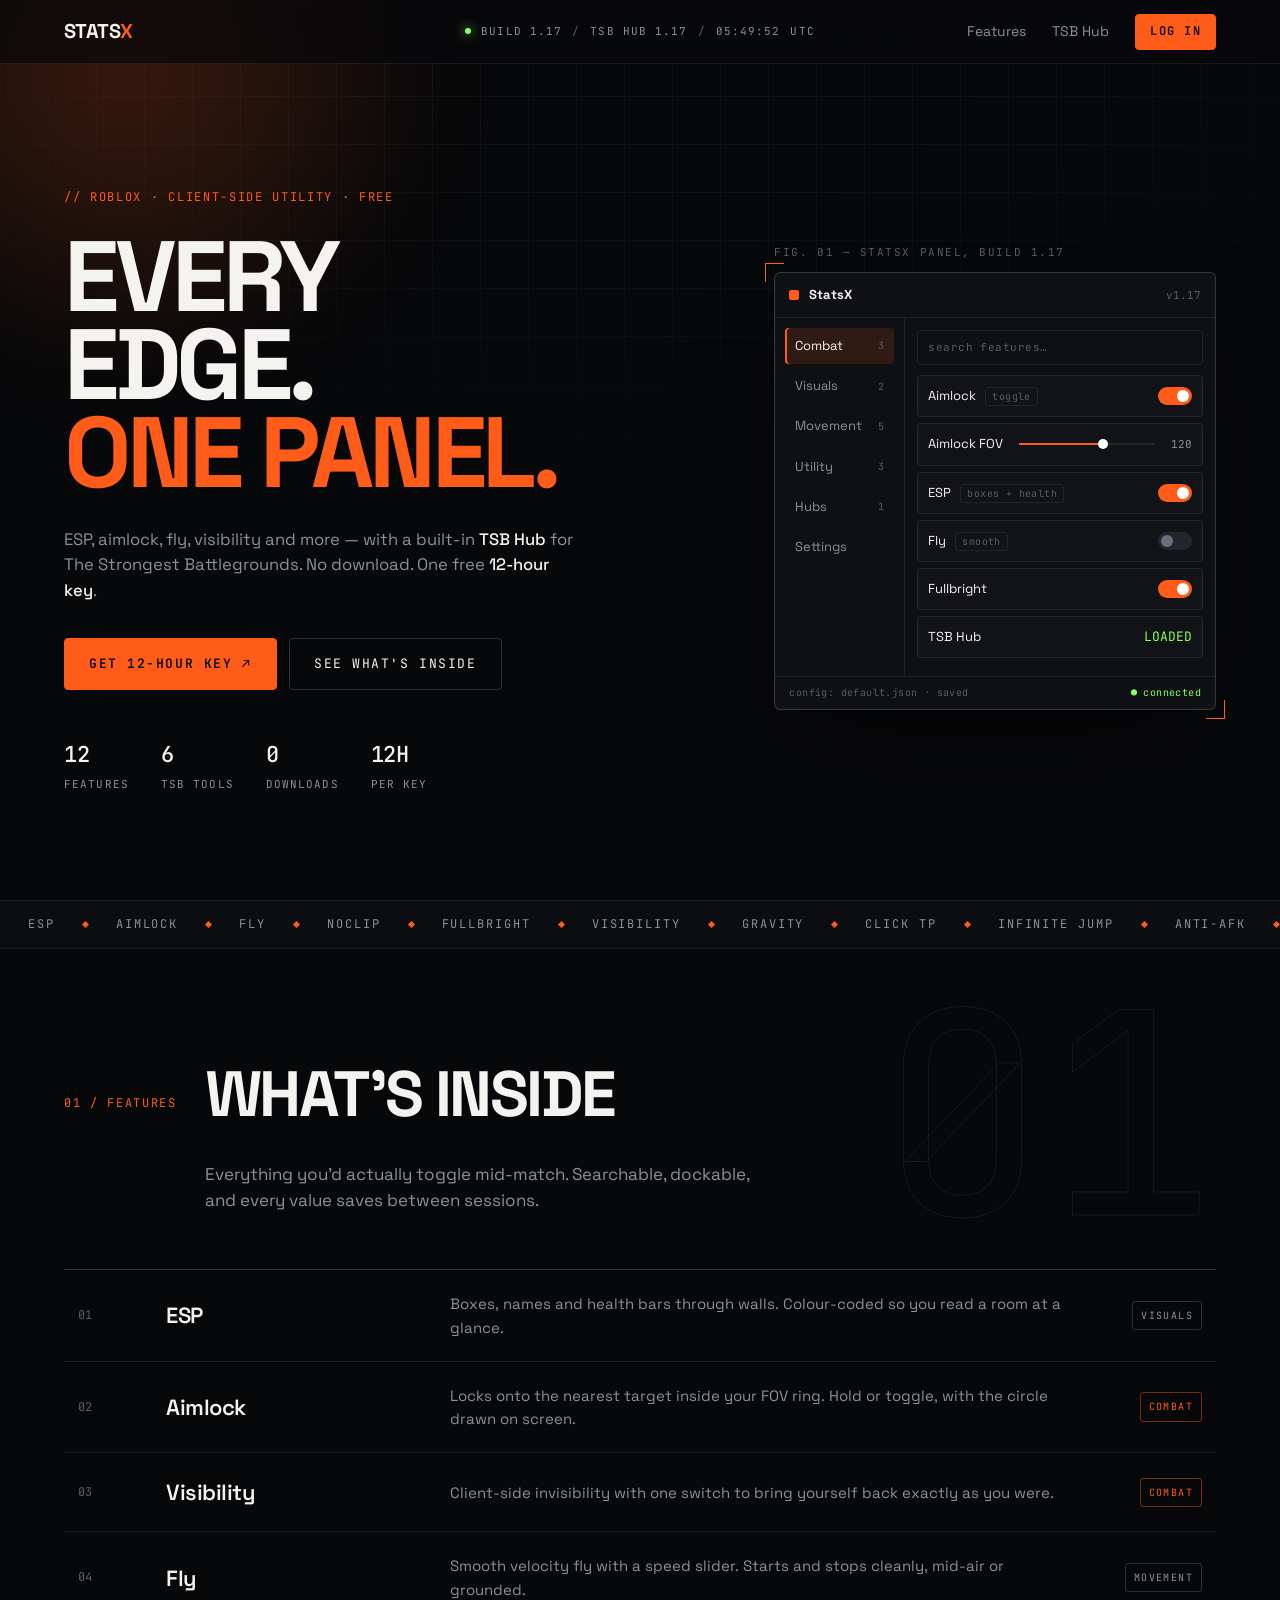
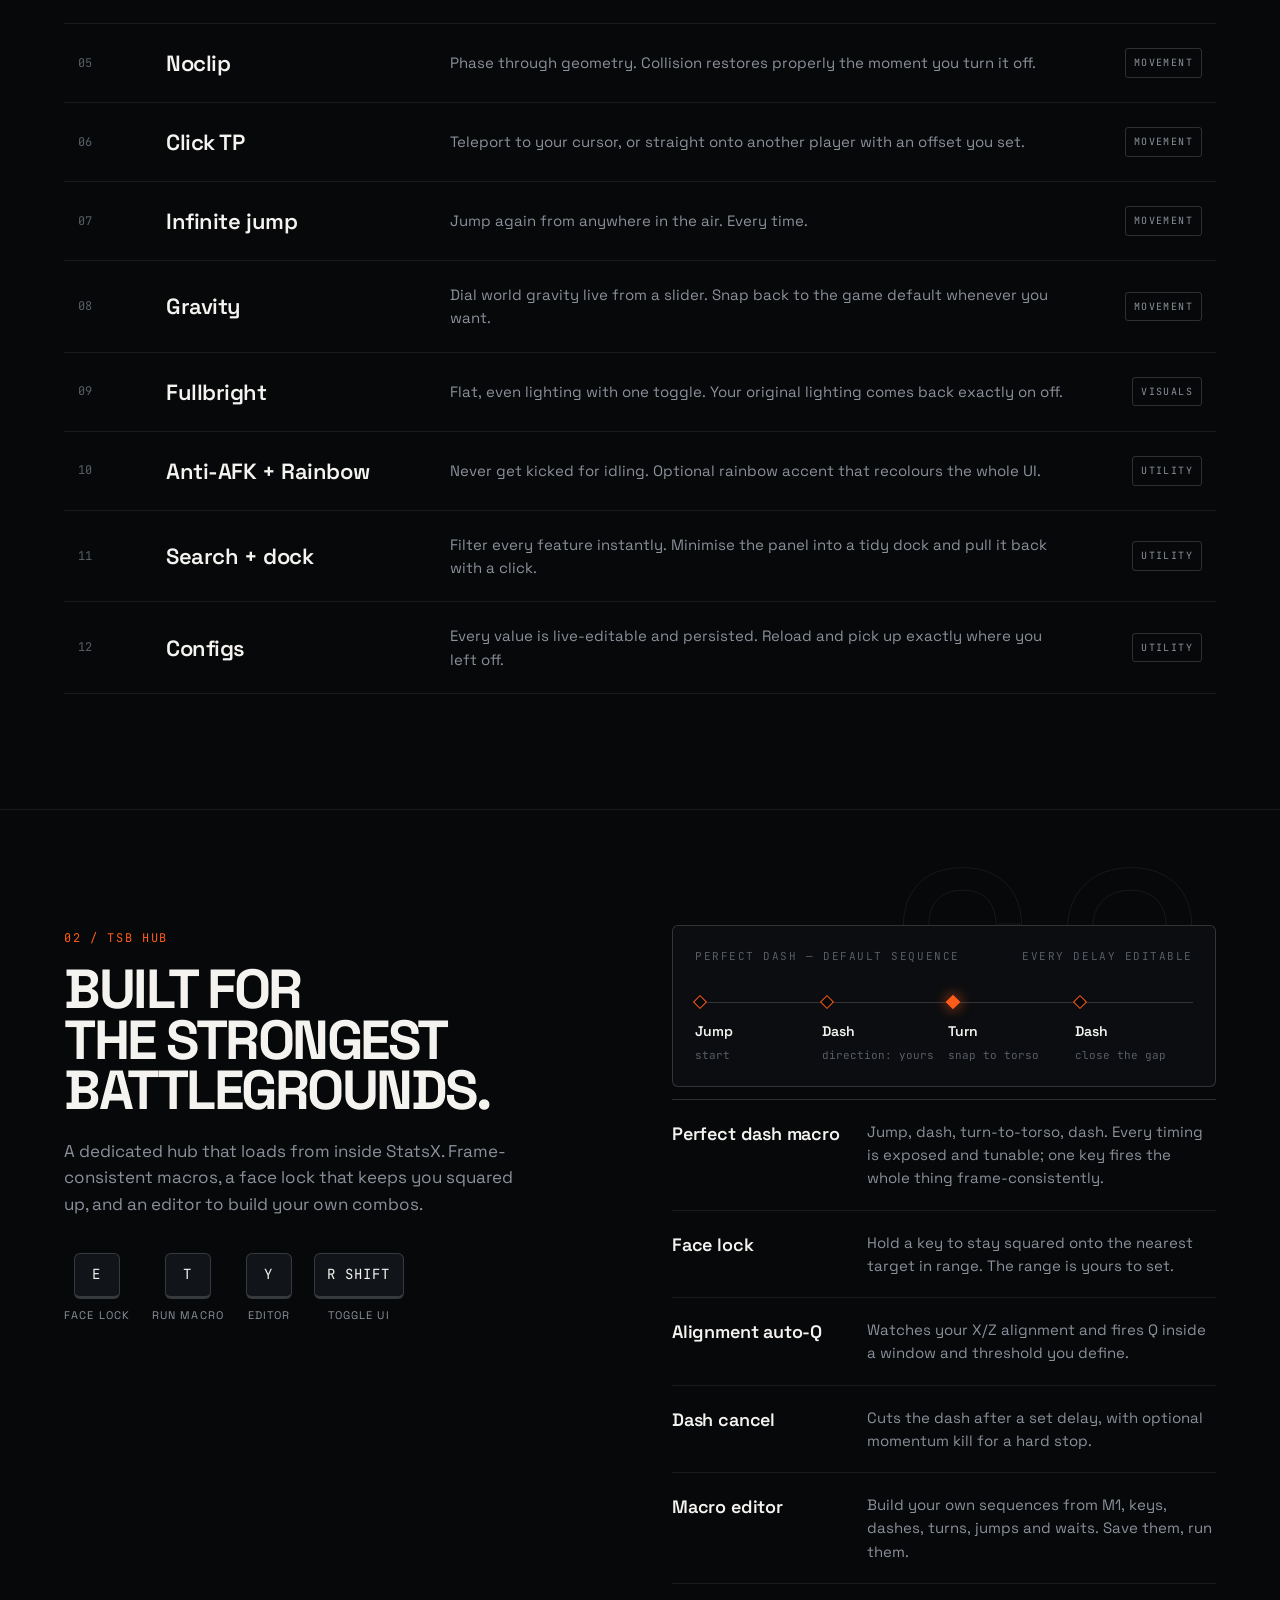
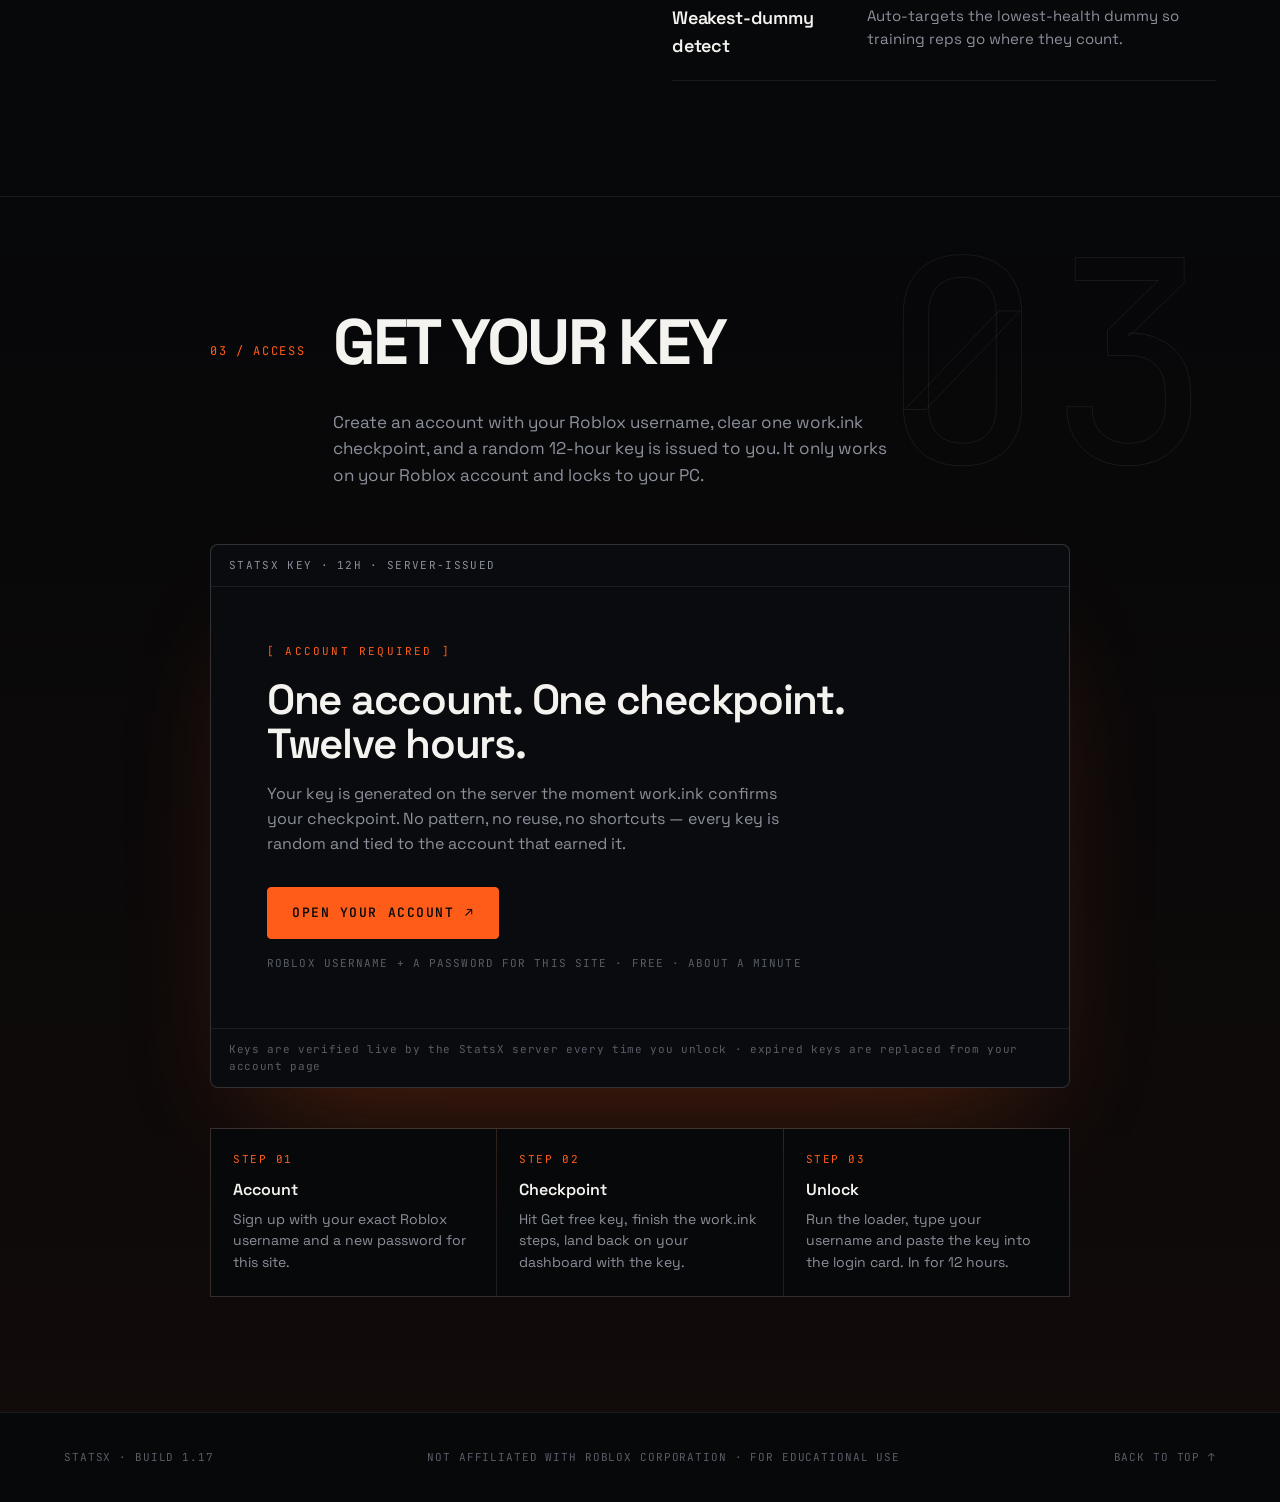
==== index.html @ f47304ae "Add files via upload" ====
<!doctype html>
<html lang="en">
<head>
<meta charset="utf-8">
<meta name="viewport" content="width=device-width, initial-scale=1">
<title>StatsX &mdash; Roblox utility hub &middot; free 12-hour key</title>
<meta name="description" content="StatsX: ESP, aimlock, fly, visibility and more, with a built-in TSB Hub for The Strongest Battlegrounds. No download. Free 12-hour key.">
<meta name="theme-color" content="#07080a">
<meta property="og:title" content="StatsX">
<meta property="og:description" content="Every edge. One panel. Free 12-hour key.">
<link rel="icon" href="data:image/svg+xml,%3Csvg xmlns='http://www.w3.org/2000/svg' viewBox='0 0 32 32'%3E%3Crect width='32' height='32' rx='6' fill='%23ff5c1a'/%3E%3Cpath d='M9 9l14 14M23 9L9 23' stroke='%23000' stroke-width='4' stroke-linecap='round'/%3E%3C/svg%3E">
<link rel="preconnect" href="https://fonts.googleapis.com">
<link rel="preconnect" href="https://fonts.gstatic.com" crossorigin>
<link href="https://fonts.googleapis.com/css2?family=Space+Grotesk:wght@400;500;600;700&family=JetBrains+Mono:wght@400;500;600&display=swap" rel="stylesheet">
<link rel="stylesheet" href="styles.css">
</head>
<body>

<div class="grid-bg" aria-hidden="true"></div>
<div class="glow" aria-hidden="true"></div>
<div class="grain" aria-hidden="true"></div>

<header class="top">
	<a class="mark" href="#top" aria-label="StatsX home">STATS<span>X</span></a>
	<div class="top-mid mono">
		<span class="dot" aria-hidden="true"></span>
		<span>BUILD 1.17</span><span class="sep">/</span>
		<span>TSB HUB 1.17</span><span class="sep">/</span>
		<span id="utcClock">--:--:--</span><span>UTC</span>
	</div>
	<nav class="top-nav">
		<a href="#features">Features</a>
		<a href="#tsb">TSB Hub</a>
		<a href="account.html" class="btn btn-solid" id="navAuth">Log in</a>
	</nav>
</header>

<main id="top">

<!-- ============================== HERO ============================== -->
<section class="hero">
	<div class="hero-copy">
		<p class="kicker mono">// ROBLOX &middot; CLIENT-SIDE UTILITY &middot; FREE</p>
		<h1 class="display">
			<span class="line"><span>Every</span></span>
			<span class="line"><span>edge.</span></span>
			<span class="line accent"><span>One panel.</span></span>
		</h1>
		<p class="lede">ESP, aimlock, fly, visibility and more &mdash; with a built-in <b>TSB Hub</b> for The Strongest Battlegrounds. No download. One free <b>12-hour key</b>.</p>
		<div class="hero-cta">
			<a href="account.html" class="btn btn-solid btn-lg">Get 12-hour key <span aria-hidden="true">&#8599;</span></a>
			<a href="#features" class="btn btn-ghost btn-lg">See what's inside</a>
		</div>
		<ul class="hero-facts mono">
			<li><b>12</b>features</li>
			<li><b>6</b>TSB tools</li>
			<li><b>0</b>downloads</li>
			<li><b>12h</b>per key</li>
		</ul>
	</div>

	<div class="hero-panel brackets" id="tilt">
		<span class="fig mono">FIG. 01 &mdash; STATSX PANEL, BUILD 1.17</span>
		<div class="panel" aria-hidden="true">
			<div class="p-head">
				<div class="p-title"><i></i>StatsX</div>
				<div class="p-ver mono">v1.17</div>
			</div>
			<div class="p-body">
				<div class="p-side">
					<div class="p-tab on">Combat<small class="mono">3</small></div>
					<div class="p-tab">Visuals<small class="mono">2</small></div>
					<div class="p-tab">Movement<small class="mono">5</small></div>
					<div class="p-tab">Utility<small class="mono">3</small></div>
					<div class="p-tab">Hubs<small class="mono">1</small></div>
					<div class="p-tab">Settings</div>
				</div>
				<div class="p-main">
					<div class="p-search mono">search features&hellip;</div>
					<div class="p-row"><span>Aimlock <span class="k mono">toggle</span></span><span class="sw on"></span></div>
					<div class="p-row"><span>Aimlock FOV</span><span class="sl"><i></i><b></b></span><span class="val mono">120</span></div>
					<div class="p-row"><span>ESP <span class="k mono">boxes + health</span></span><span class="sw on"></span></div>
					<div class="p-row"><span>Fly <span class="k mono">smooth</span></span><span class="sw"></span></div>
					<div class="p-row"><span>Fullbright</span><span class="sw on"></span></div>
					<div class="p-row"><span>TSB Hub</span><span class="ok mono">LOADED</span></div>
				</div>
			</div>
			<div class="p-foot mono"><span>config: default.json &middot; saved</span><span class="ok">&#9679; connected</span></div>
		</div>
	</div>
</section>

<!-- ============================== TICKER ============================ -->
<div class="ticker" aria-hidden="true">
	<div class="ticker-track">
		<span>ESP</span><span>Aimlock</span><span>Fly</span><span>Noclip</span><span>Fullbright</span><span>Visibility</span><span>Gravity</span><span>Click TP</span><span>Infinite jump</span><span>Anti-AFK</span><span>Configs</span><span>TSB Hub</span><span>Dash macro</span><span>Face lock</span><span>Auto-Q</span><span>Dash cancel</span>
		<span>ESP</span><span>Aimlock</span><span>Fly</span><span>Noclip</span><span>Fullbright</span><span>Visibility</span><span>Gravity</span><span>Click TP</span><span>Infinite jump</span><span>Anti-AFK</span><span>Configs</span><span>TSB Hub</span><span>Dash macro</span><span>Face lock</span><span>Auto-Q</span><span>Dash cancel</span>
	</div>
</div>

<!-- ============================== FEATURES ========================== -->
<section id="features" class="sec">
	<span class="ghost-num mono" aria-hidden="true">01</span>
	<div class="sec-head rv">
		<span class="num mono">01 / FEATURES</span>
		<h2>What's inside</h2>
		<p>Everything you'd actually toggle mid-match. Searchable, dockable, and every value saves between sessions.</p>
	</div>
	<ol class="spec">
		<li class="row rv"><span class="idx mono">01</span><h3>ESP</h3><p>Boxes, names and health bars through walls. Colour-coded so you read a room at a glance.</p><span class="tag visuals">Visuals</span></li>
		<li class="row rv"><span class="idx mono">02</span><h3>Aimlock</h3><p>Locks onto the nearest target inside your FOV ring. Hold or toggle, with the circle drawn on screen.</p><span class="tag combat">Combat</span></li>
		<li class="row rv"><span class="idx mono">03</span><h3>Visibility</h3><p>Client-side invisibility with one switch to bring yourself back exactly as you were.</p><span class="tag combat">Combat</span></li>
		<li class="row rv"><span class="idx mono">04</span><h3>Fly</h3><p>Smooth velocity fly with a speed slider. Starts and stops cleanly, mid-air or grounded.</p><span class="tag movement">Movement</span></li>
		<li class="row rv"><span class="idx mono">05</span><h3>Noclip</h3><p>Phase through geometry. Collision restores properly the moment you turn it off.</p><span class="tag movement">Movement</span></li>
		<li class="row rv"><span class="idx mono">06</span><h3>Click TP</h3><p>Teleport to your cursor, or straight onto another player with an offset you set.</p><span class="tag movement">Movement</span></li>
		<li class="row rv"><span class="idx mono">07</span><h3>Infinite jump</h3><p>Jump again from anywhere in the air. Every time.</p><span class="tag movement">Movement</span></li>
		<li class="row rv"><span class="idx mono">08</span><h3>Gravity</h3><p>Dial world gravity live from a slider. Snap back to the game default whenever you want.</p><span class="tag movement">Movement</span></li>
		<li class="row rv"><span class="idx mono">09</span><h3>Fullbright</h3><p>Flat, even lighting with one toggle. Your original lighting comes back exactly on off.</p><span class="tag visuals">Visuals</span></li>
		<li class="row rv"><span class="idx mono">10</span><h3>Anti-AFK + Rainbow</h3><p>Never get kicked for idling. Optional rainbow accent that recolours the whole UI.</p><span class="tag utility">Utility</span></li>
		<li class="row rv"><span class="idx mono">11</span><h3>Search + dock</h3><p>Filter every feature instantly. Minimise the panel into a tidy dock and pull it back with a click.</p><span class="tag utility">Utility</span></li>
		<li class="row rv"><span class="idx mono">12</span><h3>Configs</h3><p>Every value is live-editable and persisted. Reload and pick up exactly where you left off.</p><span class="tag utility">Utility</span></li>
	</ol>
</section>

<!-- ============================== TSB HUB =========================== -->
<section id="tsb" class="sec sec-tsb">
	<span class="ghost-num mono" aria-hidden="true">02</span>
	<div class="tsb-left rv">
		<span class="num mono">02 / TSB HUB</span>
		<h2>Built for<br>The Strongest<br>Battle&shy;grounds.</h2>
		<p>A dedicated hub that loads from inside StatsX. Frame-consistent macros, a face lock that keeps you squared up, and an editor to build your own combos.</p>
		<div class="keys">
			<div class="keycap"><kbd>E</kbd>Face lock</div>
			<div class="keycap"><kbd>T</kbd>Run macro</div>
			<div class="keycap"><kbd>Y</kbd>Editor</div>
			<div class="keycap"><kbd>R Shift</kbd>Toggle UI</div>
		</div>
	</div>
	<div class="tsb-right">
		<div class="macro rv">
			<div class="macro-title mono"><span>Perfect dash &mdash; default sequence</span><span>every delay editable</span></div>
			<div class="tl">
				<div class="step hot"><i></i><b>Jump</b><small class="mono">start</small></div>
				<div class="step"><i></i><b>Dash</b><small class="mono">direction: yours</small></div>
				<div class="step"><i></i><b>Turn</b><small class="mono">snap to torso</small></div>
				<div class="step"><i></i><b>Dash</b><small class="mono">close the gap</small></div>
			</div>
		</div>
		<ul class="tsb-list">
			<li class="rv"><h3>Perfect dash macro</h3><p>Jump, dash, turn-to-torso, dash. Every timing is exposed and tunable; one key fires the whole thing frame-consistently.</p></li>
			<li class="rv"><h3>Face lock</h3><p>Hold a key to stay squared onto the nearest target in range. The range is yours to set.</p></li>
			<li class="rv"><h3>Alignment auto-Q</h3><p>Watches your X/Z alignment and fires Q inside a window and threshold you define.</p></li>
			<li class="rv"><h3>Dash cancel</h3><p>Cuts the dash after a set delay, with optional momentum kill for a hard stop.</p></li>
			<li class="rv"><h3>Macro editor</h3><p>Build your own sequences from M1, keys, dashes, turns, jumps and waits. Save them, run them.</p></li>
			<li class="rv"><h3>Weakest-dummy detect</h3><p>Auto-targets the lowest-health dummy so training reps go where they count.</p></li>
		</ul>
	</div>
</section>

<!-- ============================== KEY =============================== -->
<section id="key" class="sec sec-key">
	<span class="ghost-num mono" aria-hidden="true">03</span>
	<div class="sec-head rv">
		<span class="num mono">03 / ACCESS</span>
		<h2>Get your key</h2>
		<p>Create an account with your Roblox username, clear one work.ink checkpoint, and a random 12-hour key is issued to you. It only works on your Roblox account and locks to your PC.</p>
	</div>

	<div class="term rv" id="term">
		<div class="term-bar mono">
			<span>STATSX KEY &middot; 12H &middot; SERVER-ISSUED</span>
			<span id="liveLine" hidden><b id="liveActive">0</b> ACTIVE KEYS &middot; <b id="liveUnlocks">0</b> UNLOCKS / 24H</span>
		</div>
		<div class="term-body">
			<div class="stage stage-locked">
				<div class="lock-mark mono">[ ACCOUNT REQUIRED ]</div>
				<h3>One account. One checkpoint. Twelve hours.</h3>
				<p>Your key is generated on the server the moment work.ink confirms your checkpoint. No pattern, no reuse, no shortcuts &mdash; every key is random and tied to the account that earned it.</p>
				<a class="btn btn-solid btn-lg" href="account.html">Open your account <span aria-hidden="true">&#8599;</span></a>
				<p class="tiny mono">Roblox username + a password for this site &middot; free &middot; about a minute</p>
			</div>
		</div>
		<div class="term-foot mono">Keys are verified live by the StatsX server every time you unlock &middot; expired keys are replaced from your account page</div>
	</div>

	<div class="how">
		<div class="rv"><div class="mono">STEP 01</div><h4>Account</h4><p>Sign up with your exact Roblox username and a new password for this site.</p></div>
		<div class="rv"><div class="mono">STEP 02</div><h4>Checkpoint</h4><p>Hit Get free key, finish the work.ink steps, land back on your dashboard with the key.</p></div>
		<div class="rv"><div class="mono">STEP 03</div><h4>Unlock</h4><p>Run the loader, type your username and paste the key into the login card. In for 12 hours.</p></div>
	</div>
</section>

</main>

<footer>
	<span>STATSX &middot; BUILD 1.17</span>
	<span>Not affiliated with Roblox Corporation &middot; for educational use</span>
	<a href="#top">Back to top &#8593;</a>
</footer>

<script src="api.js"></script>
<script src="app.js"></script>
</body>
</html>
---- styles.css ----
/* ==========================================================================
   StatsX -- technical editorial. One accent, sharp corners, mono labels.
   ========================================================================== */
:root{
	--bg:#07080a;
	--bg2:#0b0d10;
	--bg3:#111418;
	--line:rgba(255,255,255,.08);
	--line2:rgba(255,255,255,.16);
	--text:#f4f3ef;
	--dim:#8b909a;
	--dim2:#585d66;
	--acc:#ff5c1a;
	--acc-hi:#ff7a45;
	--acc-soft:rgba(255,92,26,.14);
	--ok:#8cff5e;
	--mono:"JetBrains Mono",ui-monospace,SFMono-Regular,Menlo,Consolas,"Liberation Mono",monospace;
	--sans:"Space Grotesk",system-ui,-apple-system,"Segoe UI",Roboto,Arial,sans-serif;
	--r:4px;
	--pad:clamp(20px,5vw,72px);
	--ease:cubic-bezier(.16,1,.3,1);
}
*{box-sizing:border-box;margin:0;padding:0}
html{scroll-behavior:smooth;-webkit-text-size-adjust:100%}
body{background:var(--bg);color:var(--text);font-family:var(--sans);font-size:16px;line-height:1.55;overflow-x:hidden;-webkit-font-smoothing:antialiased}
a{color:inherit;text-decoration:none}
button{font:inherit;color:inherit;background:none;border:0;cursor:pointer}
ul,ol{list-style:none}
::selection{background:var(--acc);color:#000}
.mono{font-family:var(--mono);font-feature-settings:"zero" 1}
.ok{color:var(--ok)}
section{scroll-margin-top:72px}

/* --- backdrop ---------------------------------------------------------- */
.grid-bg{position:fixed;inset:0;z-index:-3;opacity:.55;
	background-image:linear-gradient(var(--line) 1px,transparent 1px),linear-gradient(90deg,var(--line) 1px,transparent 1px);
	background-size:48px 48px;
	-webkit-mask-image:radial-gradient(ellipse 70% 60% at 50% 0%,#000 30%,transparent 100%);
	mask-image:radial-gradient(ellipse 70% 60% at 50% 0%,#000 30%,transparent 100%)}
.glow{position:fixed;z-index:-2;width:60vw;height:60vw;left:-20vw;top:-25vw;pointer-events:none;
	background:radial-gradient(circle,rgba(255,92,26,.22),transparent 60%);filter:blur(40px);
	animation:drift 22s ease-in-out infinite alternate}
@keyframes drift{to{transform:translate(18vw,10vw) scale(1.1)}}
.grain{position:fixed;inset:0;z-index:-1;pointer-events:none;opacity:.07;mix-blend-mode:overlay;background-size:180px 180px;
	background-image:url("data:image/svg+xml;utf8,<svg xmlns='http://www.w3.org/2000/svg' width='180' height='180'><filter id='n'><feTurbulence type='fractalNoise' baseFrequency='.9' numOctaves='2' stitchTiles='stitch'/><feColorMatrix values='0 0 0 0 0 0 0 0 0 0 0 0 0 0 0 0 0 0 .6 0'/></filter><rect width='100%25' height='100%25' filter='url(%23n)'/></svg>")}

/* --- top bar ------------------------------------------------------------ */
.top{position:sticky;top:0;z-index:50;display:grid;grid-template-columns:1fr auto 1fr;align-items:center;height:64px;padding:0 var(--pad);
	border-bottom:1px solid var(--line);background:rgba(7,8,10,.72);backdrop-filter:blur(14px);-webkit-backdrop-filter:blur(14px)}
.mark{font-weight:700;letter-spacing:-.03em;font-size:20px}
.mark span{color:var(--acc)}
.top-mid{font-size:11px;color:var(--dim);letter-spacing:.1em;display:flex;align-items:center;gap:10px;justify-content:center;white-space:nowrap}
.top-mid .sep{color:var(--dim2)}
.dot{width:6px;height:6px;border-radius:50%;background:var(--ok);box-shadow:0 0 12px var(--ok);animation:pulse 2s ease-in-out infinite}
@keyframes pulse{50%{opacity:.35}}
.top-nav{display:flex;gap:26px;justify-content:flex-end;align-items:center;font-size:14px;color:var(--dim)}
.top-nav a:hover{color:var(--text)}
.top-nav .btn{height:36px;padding:0 14px}

/* --- buttons ------------------------------------------------------------ */
.btn{display:inline-flex;align-items:center;gap:10px;font-family:var(--mono);font-size:12px;letter-spacing:.12em;text-transform:uppercase;
	padding:0 18px;height:42px;border-radius:var(--r);border:1px solid var(--line2);color:var(--text);white-space:nowrap;
	transition:background .2s,border-color .2s,color .2s,transform .2s}
.btn-solid{background:var(--acc);border-color:var(--acc);color:#0a0a0a;font-weight:600}
.btn-solid:hover{background:var(--acc-hi);border-color:var(--acc-hi);color:#0a0a0a;transform:translateY(-1px)}
.btn-ghost:hover{border-color:var(--text)}
.btn-lg{height:52px;padding:0 24px;font-size:13px}
.btn.did{background:var(--ok);border-color:var(--ok)}

/* --- hero --------------------------------------------------------------- */
.hero{min-height:calc(100vh - 64px);display:grid;grid-template-columns:minmax(0,1.2fr) minmax(0,.8fr);gap:48px;align-items:center;
	padding:clamp(48px,7vw,96px) var(--pad) 72px;position:relative}
.kicker{font-size:12px;letter-spacing:.14em;color:var(--acc);margin-bottom:26px}
.display{font-weight:700;font-size:clamp(44px,7.8vw,128px);line-height:.88;letter-spacing:-.045em;text-transform:uppercase}
.display .line{display:block;overflow:hidden;padding-bottom:.06em;margin-bottom:-.06em}
.display .line>span{display:block}
.display .accent>span{color:var(--acc)}
.js .display .line>span{transform:translateY(112%)}
.js.ready .display .line>span{transform:none;transition:transform 1.1s var(--ease)}
.js.ready .display .line:nth-child(2)>span{transition-delay:.08s}
.js.ready .display .line:nth-child(3)>span{transition-delay:.16s}
.lede{max-width:520px;color:var(--dim);font-size:clamp(16px,1.3vw,19px);margin:30px 0 34px}
.lede b{color:var(--text);font-weight:500}
.hero-cta{display:flex;gap:12px;flex-wrap:wrap}
.hero-facts{display:flex;gap:32px;margin-top:48px;font-size:11px;color:var(--dim);letter-spacing:.1em;text-transform:uppercase;flex-wrap:wrap}
.hero-facts b{color:var(--text);font-size:22px;display:block;letter-spacing:-.02em;margin-bottom:4px;font-weight:500}
.js .hero-copy>*{opacity:0;transform:translateY(14px)}
.js.ready .hero-copy>*{opacity:1;transform:none;transition:opacity .9s var(--ease),transform .9s var(--ease)}
.js.ready .hero-copy>.kicker{transition-delay:.05s}
.js.ready .hero-copy>.lede{transition-delay:.35s}
.js.ready .hero-copy>.hero-cta{transition-delay:.45s}
.js.ready .hero-copy>.hero-facts{transition-delay:.55s}
.js.ready .hero-copy>.display{opacity:1;transform:none;transition:none}

/* panel mock */
.hero-panel{perspective:1400px;position:relative;animation:float 7s ease-in-out infinite}
@keyframes float{50%{transform:translateY(-10px)}}
.js .hero-panel{opacity:0}
.js.ready .hero-panel{opacity:1;transition:opacity 1s var(--ease) .3s}
.fig{position:absolute;left:0;top:-28px;font-size:11px;letter-spacing:.14em;color:var(--dim2)}
.brackets::before,.brackets::after{content:"";position:absolute;width:18px;height:18px;border:1px solid var(--acc);pointer-events:none;z-index:2}
.brackets::before{left:-9px;top:-9px;border-right:0;border-bottom:0}
.brackets::after{right:-9px;bottom:-9px;border-left:0;border-top:0}
.panel{background:#0e1014;border:1px solid var(--line2);border-radius:6px;overflow:hidden;position:relative;transform-style:preserve-3d;
	box-shadow:0 40px 90px -30px rgba(0,0,0,.9),0 0 0 1px rgba(255,255,255,.02) inset;transition:transform .35s ease}
.p-head{display:flex;align-items:center;justify-content:space-between;padding:12px 14px;border-bottom:1px solid var(--line);font-size:13px}
.p-title{display:flex;gap:10px;align-items:center;font-weight:700}
.p-title i{width:10px;height:10px;background:var(--acc);border-radius:2px;display:inline-block}
.p-ver{color:var(--dim2);font-size:11px}
.p-body{display:grid;grid-template-columns:130px 1fr;min-height:340px}
.p-side{border-right:1px solid var(--line);padding:10px;display:flex;flex-direction:column;gap:4px}
.p-tab{padding:8px 10px;border-radius:var(--r);font-size:13px;color:var(--dim);display:flex;justify-content:space-between;align-items:center}
.p-tab.on{background:var(--acc-soft);color:var(--text);box-shadow:inset 2px 0 0 var(--acc)}
.p-tab small{font-size:10px;color:var(--dim2)}
.p-main{padding:12px}
.p-search{border:1px solid var(--line);border-radius:var(--r);padding:8px 10px;font-size:11px;color:var(--dim2);margin-bottom:10px;letter-spacing:.04em}
.p-row{display:flex;align-items:center;justify-content:space-between;gap:10px;padding:10px;border:1px solid var(--line);border-radius:var(--r);margin-bottom:6px;font-size:13px;background:rgba(255,255,255,.015)}
.p-row .k{font-size:10px;color:var(--dim2);border:1px solid var(--line);border-radius:3px;padding:2px 6px;margin-left:6px;letter-spacing:.04em}
.p-row .val{font-size:11px;color:var(--dim)}
.sw{width:34px;height:18px;border-radius:9px;background:#22262d;position:relative;flex:none;transition:background .25s}
.sw::after{content:"";position:absolute;top:3px;left:3px;width:12px;height:12px;border-radius:50%;background:#6a707b;transition:left .25s,background .25s}
.sw.on{background:var(--acc)}
.sw.on::after{left:19px;background:#fff}
.sl{flex:1;height:2px;background:#22262d;margin:0 6px;position:relative}
.sl i{position:absolute;left:0;top:0;height:100%;width:62%;background:var(--acc)}
.sl b{position:absolute;left:62%;top:50%;width:10px;height:10px;transform:translate(-50%,-50%);border-radius:50%;background:#fff}
.p-foot{border-top:1px solid var(--line);padding:8px 14px;font-size:10px;color:var(--dim2);display:flex;justify-content:space-between;letter-spacing:.04em}

/* --- ticker ------------------------------------------------------------- */
.ticker{border-top:1px solid var(--line);border-bottom:1px solid var(--line);overflow:hidden;background:var(--bg2)}
.ticker-track{display:flex;width:max-content;animation:tick 46s linear infinite}
.ticker:hover .ticker-track{animation-play-state:paused}
.ticker span{font-family:var(--mono);font-size:12px;letter-spacing:.16em;text-transform:uppercase;color:var(--dim);padding:14px 0 14px 28px;white-space:nowrap;display:flex;align-items:center;gap:28px}
.ticker span::after{content:"";width:5px;height:5px;background:var(--acc);transform:rotate(45deg);flex:none}
@keyframes tick{to{transform:translateX(-50%)}}

/* --- sections ----------------------------------------------------------- */
.sec{padding:clamp(72px,9vw,140px) var(--pad);position:relative;border-bottom:1px solid var(--line)}
.sec-head{display:grid;grid-template-columns:auto 1fr;gap:28px;align-items:end;margin-bottom:56px;max-width:1100px;position:relative;z-index:1}
.num{font-size:12px;color:var(--acc);letter-spacing:.14em;padding-bottom:12px;white-space:nowrap}
.sec-head h2{font-size:clamp(36px,5vw,72px);letter-spacing:-.04em;line-height:.95;font-weight:700;text-transform:uppercase}
.sec-head p{grid-column:2;color:var(--dim);max-width:560px;font-size:17px;margin-top:8px}
.ghost-num{position:absolute;right:var(--pad);top:24px;font-size:clamp(120px,22vw,320px);line-height:1;color:transparent;
	-webkit-text-stroke:1px rgba(255,255,255,.07);pointer-events:none;user-select:none;z-index:0}

/* spec sheet */
.spec{border-top:1px solid var(--line2);position:relative;z-index:1}
.row{display:grid;grid-template-columns:64px 260px 1fr 110px;gap:24px;align-items:center;padding:22px 14px;border-bottom:1px solid var(--line);position:relative;transition:background .25s}
.row::before{content:"";position:absolute;left:0;top:0;bottom:0;width:2px;background:var(--acc);transform:scaleY(0);transition:transform .3s var(--ease)}
.row:hover{background:rgba(255,255,255,.02)}
.row:hover::before{transform:scaleY(1)}
.row .idx{font-size:12px;color:var(--dim2);transition:color .2s}
.row:hover .idx{color:var(--acc)}
.row h3{font-size:22px;letter-spacing:-.02em;font-weight:600}
.row p{color:var(--dim);font-size:15px;max-width:640px}
.tag{font-family:var(--mono);font-size:10px;letter-spacing:.14em;text-transform:uppercase;color:var(--dim);border:1px solid var(--line2);border-radius:3px;padding:6px 8px;text-align:center;justify-self:end}
.tag.combat{color:var(--acc);border-color:rgba(255,92,26,.45)}

/* TSB */
.sec-tsb{display:grid;grid-template-columns:minmax(0,1fr) minmax(0,1fr);gap:64px}
.tsb-left{position:sticky;top:96px;align-self:start;z-index:1}
.tsb-left h2{font-size:clamp(34px,4.3vw,66px);letter-spacing:-.045em;line-height:.92;text-transform:uppercase;margin:14px 0 22px;overflow-wrap:break-word}
.tsb-left p{color:var(--dim);max-width:460px;font-size:17px}
.keys{display:flex;gap:22px;flex-wrap:wrap;margin-top:36px}
.keycap{display:flex;flex-direction:column;align-items:center;gap:8px;font-size:11px;color:var(--dim);letter-spacing:.1em;text-transform:uppercase}
.keycap kbd{font-family:var(--mono);font-size:14px;min-width:46px;height:46px;display:inline-flex;align-items:center;justify-content:center;padding:0 12px;
	border:1px solid var(--line2);border-bottom:3px solid var(--line2);border-radius:6px;background:var(--bg3);color:var(--text)}
.tsb-right{position:relative;z-index:1}
.macro{border:1px solid var(--line2);border-radius:6px;padding:22px;background:var(--bg2);margin-bottom:12px}
.macro-title{display:flex;justify-content:space-between;gap:12px;font-size:11px;letter-spacing:.14em;text-transform:uppercase;color:var(--dim2);margin-bottom:18px;flex-wrap:wrap}
.tl{display:grid;grid-template-columns:repeat(4,1fr);gap:8px;position:relative}
.tl::before{content:"";position:absolute;left:0;right:0;top:19px;height:1px;background:var(--line2)}
.step{position:relative;padding-top:38px}
.step i{position:absolute;left:0;top:14px;width:10px;height:10px;border:1px solid var(--acc);background:var(--bg);transform:rotate(45deg);transition:background .25s,box-shadow .25s}
.step.hot i{background:var(--acc);box-shadow:0 0 14px var(--acc)}
.step b{display:block;font-size:14px;font-weight:600}
.step small{display:block;color:var(--dim2);font-size:11px;margin-top:4px}
.tsb-list{border-top:1px solid var(--line2)}
.tsb-list li{display:grid;grid-template-columns:minmax(0,1fr) minmax(0,2fr);gap:20px;padding:20px 0;border-bottom:1px solid var(--line)}
.tsb-list h3{font-size:18px;font-weight:600;letter-spacing:-.01em}
.tsb-list p{color:var(--dim);font-size:15px}

/* key terminal */
.sec-key{background:linear-gradient(180deg,transparent,rgba(255,92,26,.045))}
.sec-key .sec-head{margin-left:auto;margin-right:auto;max-width:860px}
.term{max-width:860px;margin:0 auto;border:1px solid var(--line2);border-radius:8px;background:#0a0b0e;position:relative;z-index:1;
	box-shadow:0 60px 120px -50px rgba(255,92,26,.28)}
.term-bar{display:flex;justify-content:space-between;gap:16px;padding:12px 18px;border-bottom:1px solid var(--line);font-size:11px;letter-spacing:.12em;text-transform:uppercase;color:var(--dim);flex-wrap:wrap}
.term-bar b{color:var(--text);font-weight:500}
.term-body{padding:clamp(28px,5vw,56px);min-height:320px}
.stage[hidden]{display:none}
.lock-mark{font-size:11px;letter-spacing:.2em;color:var(--acc);margin-bottom:18px}
.stage h3{font-size:clamp(26px,3.4vw,42px);letter-spacing:-.03em;line-height:1.05;max-width:600px;font-weight:600}
.stage-locked p{color:var(--dim);margin:16px 0 30px;max-width:540px}
.stage-locked .tiny{font-size:11px;letter-spacing:.1em;text-transform:uppercase;color:var(--dim2);margin:16px 0 0}
.scramble{font-size:clamp(24px,4.4vw,52px);letter-spacing:.04em;font-weight:500;margin-bottom:26px;color:var(--text);word-break:break-all}
.log{font-size:12px;color:var(--dim);display:grid;gap:8px}
.log li{opacity:0;transform:translateX(-6px);animation:logIn .35s var(--ease) forwards}
.log li::before{content:"> ";color:var(--acc)}
.log li.ok::after{content:"  ok";color:var(--ok)}
@keyframes logIn{to{opacity:1;transform:none}}
.key-label{font-size:11px;letter-spacing:.16em;text-transform:uppercase;color:var(--dim);margin-bottom:14px}
.key-label b{color:var(--text);font-weight:500}
.key-line{display:flex;align-items:center;gap:16px;flex-wrap:wrap;margin-bottom:18px}
#keyValue{font-size:clamp(22px,4vw,46px);letter-spacing:.04em;font-weight:600;color:var(--text);word-break:break-all}
.progress{height:2px;background:var(--line2);position:relative;margin-bottom:30px;overflow:hidden}
.progress i{position:absolute;left:0;top:0;height:100%;width:100%;background:var(--acc);transition:width 1s linear}
.use{counter-reset:u;display:grid;gap:14px;color:var(--dim);font-size:15px;min-width:0}
.use li{counter-increment:u;display:grid;grid-template-columns:28px minmax(0,1fr);gap:12px;align-items:start;min-width:0}
.use li::before{content:counter(u,decimal-leading-zero);font-family:var(--mono);font-size:11px;color:var(--acc);padding-top:4px}
.code{display:flex;align-items:center;gap:10px;margin-top:8px;border:1px solid var(--line);border-radius:var(--r);padding:10px 12px;background:var(--bg2);min-width:0;max-width:100%}
.code code{font-size:12px;color:var(--text);flex:1;min-width:0;white-space:pre-wrap;overflow-wrap:anywhere;line-height:1.5}
.mini{font-size:11px;letter-spacing:.1em;text-transform:uppercase;color:var(--dim);border:1px solid var(--line2);border-radius:3px;padding:6px 10px;flex:none;transition:color .2s,border-color .2s}
.mini:hover,.mini.did{color:var(--text);border-color:var(--text)}
.term-foot{padding:12px 18px;border-top:1px solid var(--line);font-size:11px;color:var(--dim2);letter-spacing:.06em}
.how{max-width:860px;margin:40px auto 0;display:grid;grid-template-columns:repeat(3,1fr);gap:1px;background:var(--line);border:1px solid var(--line);position:relative;z-index:1}
.how>div{background:var(--bg);padding:22px}
.how .mono{font-size:11px;color:var(--acc);letter-spacing:.14em;margin-bottom:10px}
.how h4{font-size:16px;font-weight:600;margin-bottom:6px}
.how p{color:var(--dim);font-size:14px}

/* --- footer --------------------------------------------------------------- */
footer{padding:36px var(--pad);display:flex;justify-content:space-between;gap:20px;flex-wrap:wrap;font-size:11px;color:var(--dim2);font-family:var(--mono);letter-spacing:.08em;text-transform:uppercase}
footer a:hover{color:var(--text)}

/* --- reveal (progressive: only hidden once JS is confirmed running) ----- */
.js .rv{opacity:0;transform:translateY(18px);transition:opacity .8s var(--ease),transform .8s var(--ease)}
.js .rv.in{opacity:1;transform:none}

/* --- responsive ---------------------------------------------------------- */
@media(max-width:1040px){
	.hero{grid-template-columns:1fr;gap:64px;min-height:0}
	.hero-panel{max-width:560px}
	.sec-tsb{grid-template-columns:1fr;gap:48px}
	.tsb-left{position:static}
	.row{grid-template-columns:48px 200px 1fr 100px;gap:16px}
}
@media(max-width:820px){
	.top{grid-template-columns:1fr auto}
	.top-mid{display:none}
	.top-nav{gap:16px;font-size:13px}
	.row{grid-template-columns:40px 1fr;gap:6px 16px;padding:18px 10px}
	.row .idx{grid-row:span 3;padding-top:4px}
	.row h3{font-size:19px}
	.tag{justify-self:start;margin-top:6px}
	.tsb-list li{grid-template-columns:1fr;gap:6px}
	.tl{grid-template-columns:1fr 1fr;gap:18px 8px}
	.tl::before{display:none}
	.how{grid-template-columns:1fr}
	.ghost-num{display:none}
	.hero-facts{gap:22px}
}
@media(max-width:520px){
	.top-nav a:not(.btn){display:none}
	.sec-head{grid-template-columns:1fr;gap:14px;margin-bottom:40px}
	.sec-head p{grid-column:1}
	.p-body{grid-template-columns:1fr}
	.p-side{flex-direction:row;flex-wrap:wrap;border-right:0;border-bottom:1px solid var(--line)}
	.p-tab small{display:none}
	.key-line{flex-direction:column;align-items:flex-start}
}
@media(prefers-reduced-motion:reduce){
	html{scroll-behavior:auto}
	*,*::before,*::after{animation:none!important;transition:none!important}
	.js .display .line>span,.js .hero-copy>*,.js .hero-panel,.js .rv{opacity:1;transform:none}
}

/* ==========================================================================
   Accounts / key dashboard / owner panel (v3)
   ========================================================================== */
.display.sm{font-size:clamp(34px,4.6vw,66px)}
.page-account main,.page-admin main{min-height:calc(100vh - 64px)}
.acct,.admin{padding:clamp(48px,7vw,104px) var(--pad) clamp(72px,9vw,120px);position:relative}

/* inputs */
.form{display:grid;gap:18px}
.fld{display:grid;gap:8px}
.fld>span{font-size:11px;letter-spacing:.14em;text-transform:uppercase;color:var(--dim);display:flex;justify-content:space-between;gap:12px}
.fld>span em{font-style:normal;color:var(--dim2);letter-spacing:.06em;text-transform:none}
.inp{display:flex;align-items:center;gap:10px;border:1px solid var(--line2);border-radius:var(--r);background:var(--bg2);padding:0 12px;height:50px;transition:border-color .2s,box-shadow .2s}
.inp:focus-within{border-color:var(--acc);box-shadow:0 0 0 3px var(--acc-soft)}
.inp>i{font-style:normal;color:var(--acc);font-size:14px}
.inp input{flex:1;min-width:0;height:100%;background:none;border:0;outline:0;color:var(--text);font-family:var(--mono);font-size:14px;letter-spacing:.02em}
.inp input::placeholder{color:var(--dim2)}
.inp input:-webkit-autofill{-webkit-text-fill-color:var(--text);-webkit-box-shadow:0 0 0 1000px var(--bg2) inset}
.err{font-size:12px;color:#ff8f6b;border-left:2px solid var(--acc);padding:8px 12px;background:var(--acc-soft);border-radius:0 var(--r) var(--r) 0;letter-spacing:.02em}
.err[hidden]{display:none}
.btn.wide{width:100%;justify-content:center}
.btn:disabled,.mini:disabled{opacity:.55;cursor:default;transform:none}
.btn.busy{animation:pulse 1.2s ease-in-out infinite}
@keyframes pulse{0%,100%{opacity:1}50%{opacity:.6}}
.mini.danger:hover{color:#ff8f6b;border-color:#ff8f6b}

/* auth layout */
.auth{display:grid;grid-template-columns:minmax(0,1fr) minmax(360px,460px);gap:clamp(40px,6vw,96px);align-items:center;max-width:1200px;margin:0 auto}
.auth[hidden],.dash[hidden],#viewLoading[hidden]{display:none}
.auth-copy .lede{margin:26px 0 0}
.auth-copy .hero-facts{margin-top:40px}
.note{margin-top:28px;display:flex;align-items:center;gap:12px;font-size:12px;color:var(--text);border:1px solid var(--acc);border-radius:var(--r);padding:12px 14px;background:var(--acc-soft);letter-spacing:.02em}
.note[hidden]{display:none}
.note i{width:8px;height:8px;border-radius:50%;background:var(--acc);flex:none;box-shadow:0 0 0 4px var(--acc-soft);animation:pulse 1.4s infinite}
.term.auth-card{max-width:none;margin:0}
.auth-card .form{padding:clamp(22px,3vw,32px)}
.auth-card .tiny{font-size:11px;color:var(--dim2);letter-spacing:.04em;line-height:1.6}
.tabs{display:grid;grid-template-columns:1fr 1fr;border-bottom:1px solid var(--line)}
.tab{padding:14px 12px;font-size:11px;letter-spacing:.14em;text-transform:uppercase;color:var(--dim);position:relative;transition:color .2s}
.tab.on{color:var(--text)}
.tab.on::after{content:"";position:absolute;left:0;right:0;bottom:-1px;height:2px;background:var(--acc)}
.tab+.tab{border-left:1px solid var(--line)}
.center{max-width:440px;margin:clamp(24px,8vh,96px) auto 0}

/* dashboard */
.dash{max-width:1200px;margin:0 auto}
.profile{display:grid;grid-template-columns:auto 1fr auto;gap:24px;align-items:center;padding-bottom:32px;border-bottom:1px solid var(--line);margin-bottom:32px}
.avatar{width:84px;height:84px;border-radius:8px;border:1px solid var(--line2);background:var(--bg3);display:grid;place-items:center;position:relative;overflow:hidden}
.avatar span{font-size:26px;color:var(--acc);letter-spacing:.02em}
.avatar img{position:absolute;inset:0;width:100%;height:100%;object-fit:cover}
.avatar img[hidden]{display:none}
.who-top{display:flex;align-items:center;gap:14px;flex-wrap:wrap}
.who h1{font-size:clamp(26px,3.2vw,40px);letter-spacing:-.03em;line-height:1;font-weight:600}
.handle{color:var(--dim);font-size:13px;margin-top:6px;letter-spacing:.02em}
.who .tiny{font-size:11px;color:var(--dim2);letter-spacing:.06em;margin-top:2px}
.badge{font-size:10px;letter-spacing:.16em;text-transform:uppercase;color:var(--acc);border:1px solid var(--acc);border-radius:3px;padding:4px 8px;line-height:1;white-space:nowrap}
.badge-hi{color:var(--ok);border-color:var(--ok)}
.badge-bad{color:#ff8f6b;border-color:#ff8f6b}
.who-actions{display:flex;gap:10px}
.pwpanel{border:1px solid var(--line);border-radius:8px;background:var(--bg2);padding:22px;margin:-8px 0 32px}
.pwpanel[hidden]{display:none}
.row-form{grid-template-columns:1fr 1fr auto;align-items:end}
.row-form .err{grid-column:1/-1}
.dash-grid{display:grid;grid-template-columns:minmax(0,1fr) 340px;gap:24px;align-items:start}

/* key card */
.term.key-card{max-width:none;margin:0}
.key-card .term-body{min-height:0;padding:clamp(24px,3.6vw,40px)}
.stage-none .stage-p{color:var(--dim);margin:14px 0 26px;max-width:520px}
.stage-none .tiny{font-size:11px;letter-spacing:.1em;text-transform:uppercase;color:var(--dim2);margin-top:16px}
.stage-claim .scramble{font-size:clamp(22px,3vw,40px)}
.key-card .scramble{margin-bottom:22px}
.key-card .use{margin-top:22px;font-size:14px}
.key-card .key-line code{font-size:clamp(18px,2.2vw,26px);letter-spacing:.06em;font-weight:500;color:var(--text);overflow-wrap:anywhere}
.kv{display:grid;grid-template-columns:repeat(4,1fr);gap:1px;background:var(--line);border:1px solid var(--line);margin:-10px 0 4px}
.kv>div{background:var(--bg);padding:12px 14px;display:grid;gap:4px}
.kv span{font-size:10px;letter-spacing:.14em;text-transform:uppercase;color:var(--dim2)}
.kv b{font-size:12px;font-weight:500;color:var(--text);overflow-wrap:anywhere}
.key-actions{display:flex;align-items:center;gap:12px;margin-top:22px;padding-top:18px;border-top:1px solid var(--line)}
.key-actions .tiny{font-size:11px;color:var(--dim2);letter-spacing:.08em}
.retry{margin-top:14px}
.retry[hidden],#keyErr[hidden]{display:none}
.key-card #keyErr{margin-top:18px}
.key-card.pop{animation:pop .9s var(--ease)}
@keyframes pop{0%{box-shadow:0 0 0 0 rgba(140,255,94,.0)}30%{box-shadow:0 0 0 4px rgba(140,255,94,.35)}100%{box-shadow:0 0 0 0 rgba(140,255,94,0)}}

/* side */
.side{display:grid;gap:24px}
.stats{display:grid;grid-template-columns:1fr 1fr;gap:1px;background:var(--line);border:1px solid var(--line);border-radius:8px;overflow:hidden}
.stats>div{background:var(--bg2);padding:18px;display:grid;gap:8px}
.stats span{font-size:10px;letter-spacing:.14em;color:var(--dim2)}
.stats b{font-size:20px;font-weight:500;letter-spacing:-.02em;overflow-wrap:anywhere}
.activity{border:1px solid var(--line);border-radius:8px;background:var(--bg2);overflow:hidden}
.act-head{display:flex;justify-content:space-between;padding:12px 16px;border-bottom:1px solid var(--line);font-size:11px;letter-spacing:.12em;text-transform:uppercase;color:var(--dim)}
.activity ul{max-height:420px;overflow:auto}
.activity li,.events li{display:grid;grid-template-columns:8px 1fr auto;gap:12px;align-items:center;padding:11px 16px;border-bottom:1px solid var(--line);font-size:13px}
.activity li:last-child,.events li:last-child{border-bottom:0}
.activity li i,.events li i{width:6px;height:6px;border-radius:50%;background:var(--dim2)}
.activity li i.good,.events li i.good{background:var(--ok)}
.activity li i.bad,.events li i.bad{background:var(--acc)}
.activity li time,.events li time{font-size:11px;color:var(--dim2);white-space:nowrap}
.activity li.empty,.events li.empty,.tbl .empty{grid-template-columns:1fr;color:var(--dim2);font-size:12px;text-align:center;padding:26px}
.loading{max-width:1200px;margin:0 auto;display:flex;align-items:center;gap:12px;font-size:12px;color:var(--dim);letter-spacing:.12em;text-transform:uppercase;padding:40px 0}
.loading .dot{width:8px;height:8px;border-radius:50%;background:var(--acc);animation:pulse 1.2s infinite}

/* toast */
.toast{position:fixed;left:50%;bottom:28px;transform:translate(-50%,16px);opacity:0;pointer-events:none;background:var(--bg3);border:1px solid var(--line2);color:var(--text);font-size:12px;letter-spacing:.04em;padding:12px 16px;border-radius:var(--r);z-index:100;max-width:min(92vw,520px);transition:opacity .3s,transform .3s var(--ease);box-shadow:0 20px 60px rgba(0,0,0,.6)}
.toast.on{opacity:1;transform:translate(-50%,0)}

/* owner panel */
.a-head{display:flex;justify-content:space-between;align-items:end;gap:24px;flex-wrap:wrap;margin-bottom:32px}
.a-head .kicker{margin-bottom:14px}
.a-tools{display:flex;gap:10px;align-items:center}
.inp.search{height:42px;width:260px}
.a-stats{display:grid;grid-template-columns:repeat(6,1fr);gap:1px;background:var(--line);border:1px solid var(--line);border-radius:8px;overflow:hidden;margin-bottom:24px}
.a-stats>div{background:var(--bg2);padding:18px;display:grid;gap:8px;min-width:0}
.a-stats span{font-size:10px;letter-spacing:.14em;color:var(--dim2)}
.a-stats b{font-size:24px;font-weight:500;letter-spacing:-.02em;overflow-wrap:anywhere}
.a-stats b.small{font-size:13px;color:var(--dim)}
.a-grid{display:grid;grid-template-columns:minmax(0,1fr) 380px;gap:24px;align-items:start}
.a-grid .term{max-width:none;margin:0}
.tbl-wrap{overflow:auto}
.tbl{width:100%;border-collapse:collapse;font-size:13px}
.tbl th{text-align:left;font-size:10px;letter-spacing:.14em;text-transform:uppercase;color:var(--dim2);font-weight:500;padding:12px 14px;border-bottom:1px solid var(--line);white-space:nowrap}
.tbl td{padding:12px 14px;border-bottom:1px solid var(--line);vertical-align:middle;white-space:nowrap}
.tbl tr:last-child td{border-bottom:0}
.tbl tr.banned td{opacity:.55}
.tbl .small{font-size:11px}
.tbl .dim{color:var(--dim2)}
.u{display:flex;align-items:center;gap:10px}
.u img,.u>i{width:32px;height:32px;border-radius:6px;border:1px solid var(--line2);background:var(--bg3);object-fit:cover;flex:none;display:grid;place-items:center;font-style:normal;font-size:11px;color:var(--acc)}
.u div{display:grid;line-height:1.3}
.u b{font-weight:500}
.u span{font-size:11px;color:var(--dim2)}
.acts{display:flex;gap:6px;flex-wrap:wrap;max-width:360px}
.acts .mini{padding:4px 8px;font-size:10px}
.events{max-height:720px;overflow:auto}
.events li span em{display:block;font-style:normal;font-size:11px;color:var(--dim2)}
.events li span b{font-weight:500}
#panel[hidden],#gate[hidden]{display:none}

@media(max-width:1040px){
  .auth{grid-template-columns:1fr;gap:48px;align-items:start}
  .term.auth-card{max-width:520px}
  .dash-grid,.a-grid{grid-template-columns:1fr}
  .a-stats{grid-template-columns:repeat(3,1fr)}
}
@media(max-width:820px){
  .profile{grid-template-columns:auto 1fr;gap:18px}
  .who-actions{grid-column:1/-1}
  .row-form{grid-template-columns:1fr}
  .kv{grid-template-columns:1fr 1fr}
  .a-stats{grid-template-columns:1fr 1fr}
  .inp.search{width:100%}
  .a-tools{width:100%}
  .a-tools .inp{flex:1}
}
@media(max-width:520px){
  .key-card .key-line{flex-direction:column;align-items:flex-start}
  .stats{grid-template-columns:1fr 1fr}
  .profile{grid-template-columns:1fr}
  .avatar{width:64px;height:64px}
  .top-nav .btn{display:inline-flex}
}
@media(prefers-reduced-motion:reduce){
  .note i,.loading .dot,.btn.busy,.key-card.pop{animation:none}
}

.hero-facts li[hidden]{display:none}
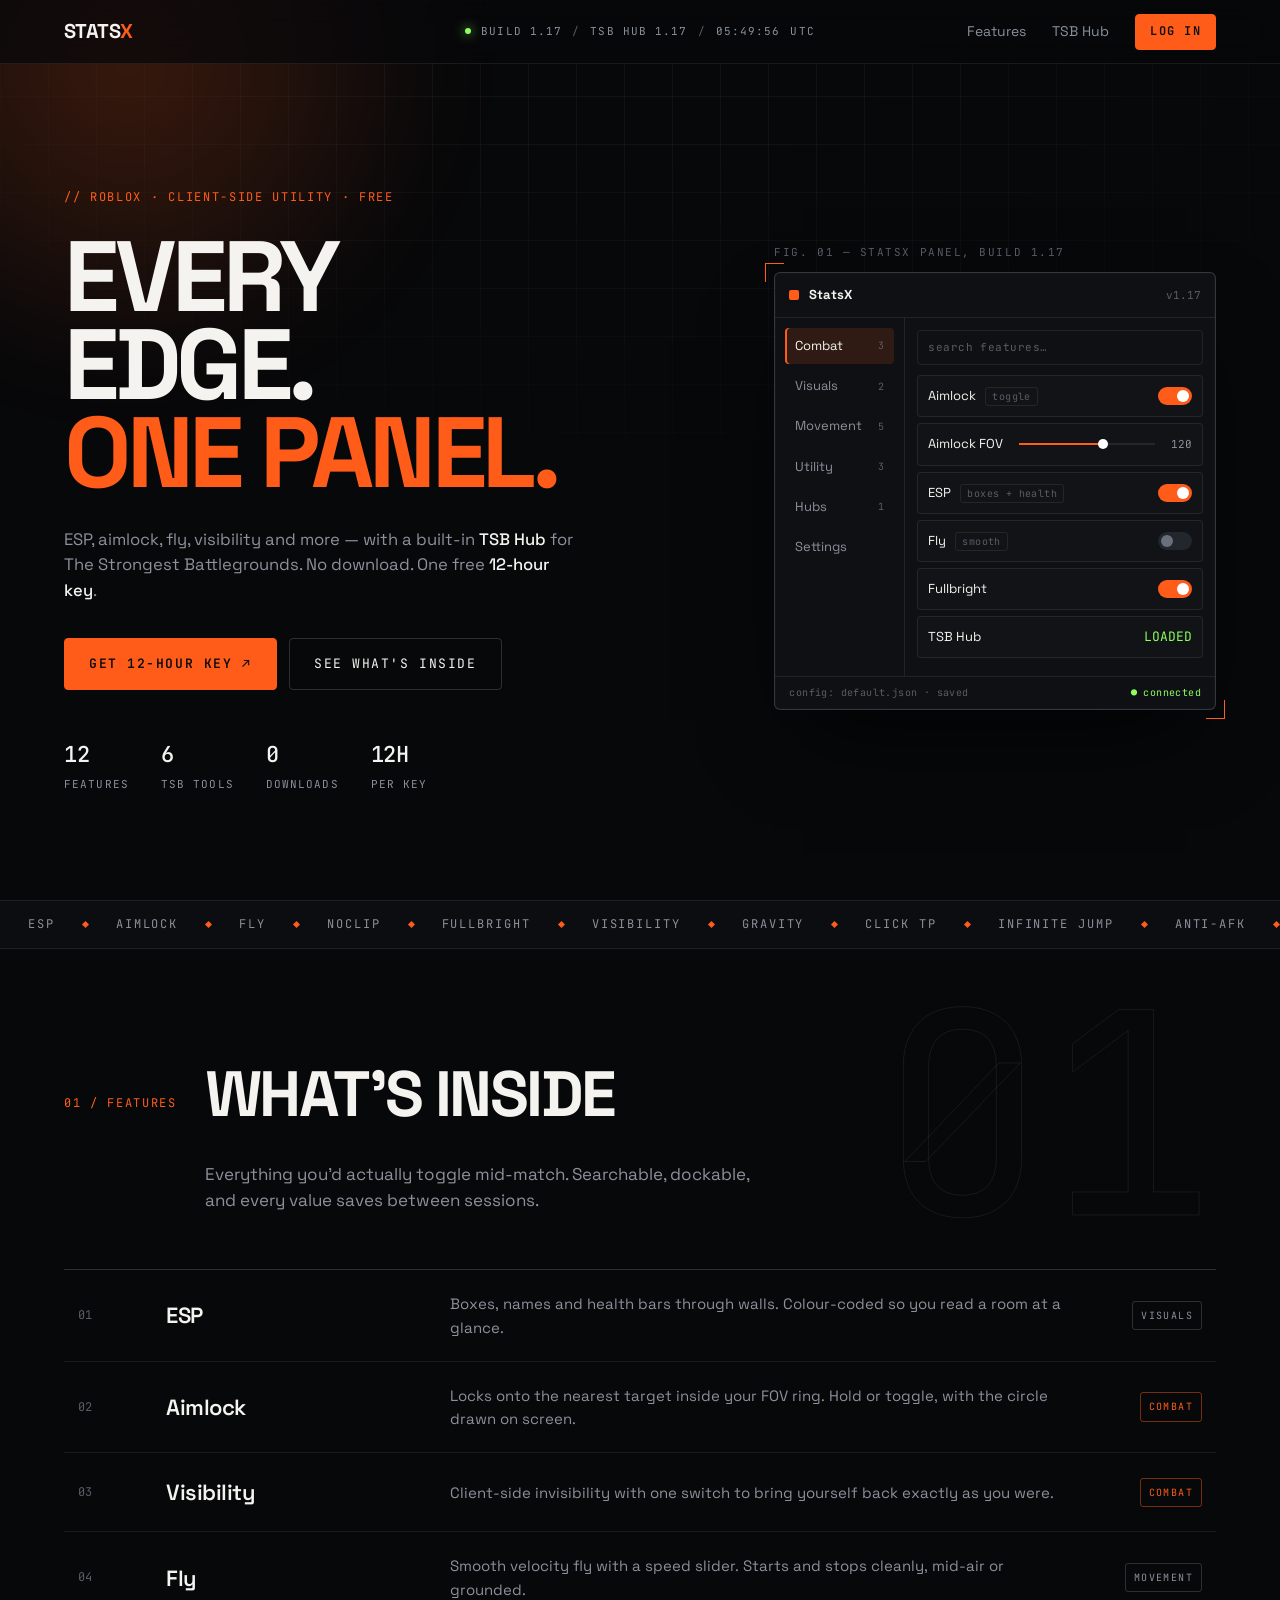
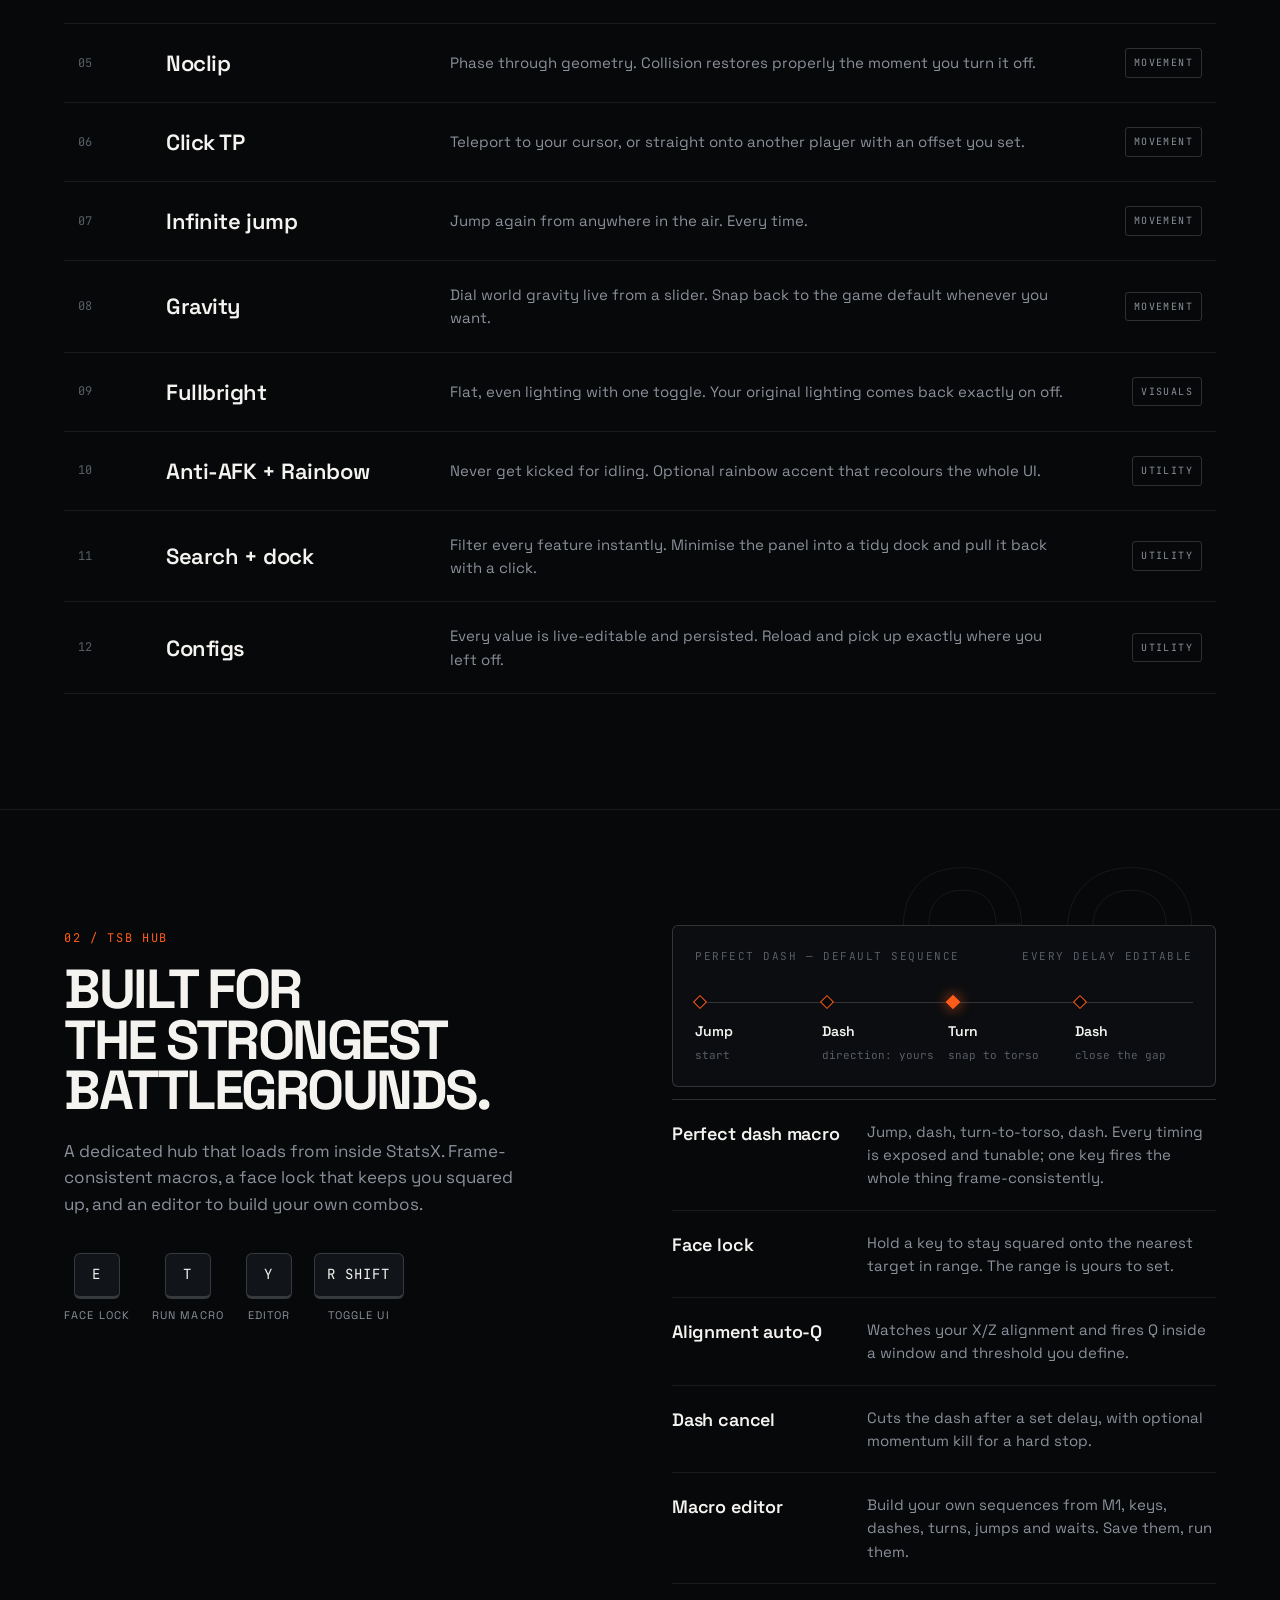
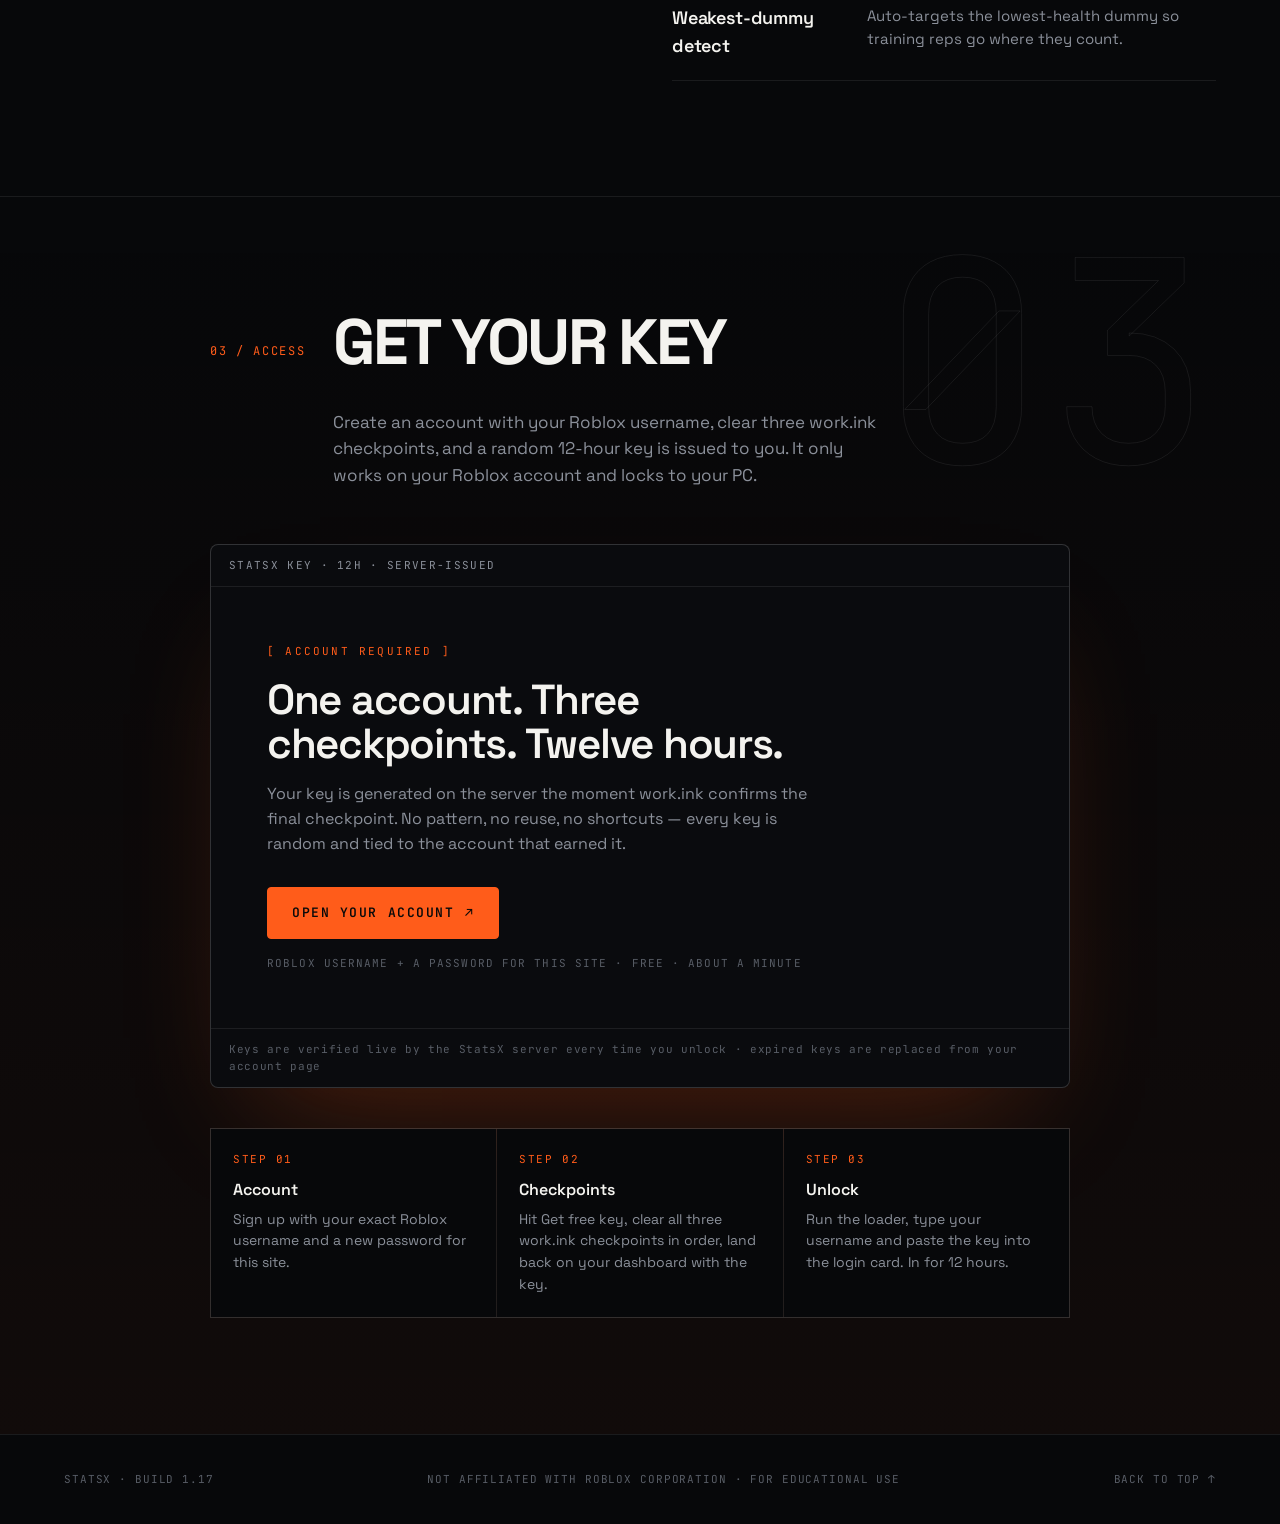
==== commit 08e7ab22: "Add files via upload" ====
--- a/index.html
+++ b/index.html
@@ -163,7 +163,7 @@
 	<div class="sec-head rv">
 		<span class="num mono">03 / ACCESS</span>
 		<h2>Get your key</h2>
-		<p>Create an account with your Roblox username, clear one work.ink checkpoint, and a random 12-hour key is issued to you. It only works on your Roblox account and locks to your PC.</p>
+		<p>Create an account with your Roblox username, clear three work.ink checkpoints, and a random 12-hour key is issued to you. It only works on your Roblox account and locks to your PC.</p>
 	</div>
 
 	<div class="term rv" id="term">
@@ -174,8 +174,8 @@
 		<div class="term-body">
 			<div class="stage stage-locked">
 				<div class="lock-mark mono">[ ACCOUNT REQUIRED ]</div>
-				<h3>One account. One checkpoint. Twelve hours.</h3>
-				<p>Your key is generated on the server the moment work.ink confirms your checkpoint. No pattern, no reuse, no shortcuts &mdash; every key is random and tied to the account that earned it.</p>
+				<h3>One account. Three checkpoints. Twelve hours.</h3>
+				<p>Your key is generated on the server the moment work.ink confirms the final checkpoint. No pattern, no reuse, no shortcuts &mdash; every key is random and tied to the account that earned it.</p>
 				<a class="btn btn-solid btn-lg" href="account.html">Open your account <span aria-hidden="true">&#8599;</span></a>
 				<p class="tiny mono">Roblox username + a password for this site &middot; free &middot; about a minute</p>
 			</div>
@@ -185,7 +185,7 @@
 
 	<div class="how">
 		<div class="rv"><div class="mono">STEP 01</div><h4>Account</h4><p>Sign up with your exact Roblox username and a new password for this site.</p></div>
-		<div class="rv"><div class="mono">STEP 02</div><h4>Checkpoint</h4><p>Hit Get free key, finish the work.ink steps, land back on your dashboard with the key.</p></div>
+		<div class="rv"><div class="mono">STEP 02</div><h4>Checkpoints</h4><p>Hit Get free key, clear all three work.ink checkpoints in order, land back on your dashboard with the key.</p></div>
 		<div class="rv"><div class="mono">STEP 03</div><h4>Unlock</h4><p>Run the loader, type your username and paste the key into the login card. In for 12 hours.</p></div>
 	</div>
 </section>
--- a/styles.css
+++ b/styles.css
@@ -434,3 +434,44 @@
 }
 
 .hero-facts li[hidden]{display:none}
+
+/* ---------- key generator (owner panel) ---------- */
+.gen{margin:0 0 18px}
+.gen-body{padding:18px 20px 20px}
+.gen-form{display:grid;grid-template-columns:minmax(150px,1fr) 110px minmax(180px,1.4fr) auto;gap:12px;align-items:end}
+.gen-form .fld{gap:6px}
+.gen-form .fld span em{font-style:normal;color:var(--dim2)}
+.gen-form .inp select{appearance:none;-webkit-appearance:none;width:100%;background:transparent;border:0;color:var(--text);font:500 14px/1 var(--sans);padding:0;outline:none;cursor:pointer}
+.gen-form .inp select option{background:var(--bg3);color:var(--text)}
+.gen-form .inp:has(select){position:relative}
+.gen-form .inp:has(select)::after{content:"\25BE";color:var(--dim);font-size:11px;margin-left:8px}
+.gen-form .btn{height:44px}
+.gen-out-head{display:flex;align-items:center;justify-content:space-between;margin:20px 0 8px;color:var(--dim);font-size:11px;letter-spacing:.14em}
+ul.codes{list-style:none;margin:0;padding:0;display:grid;gap:6px}
+ul.codes li{display:flex;align-items:center;justify-content:space-between;gap:10px;background:var(--bg3);border:1px solid var(--line);border-radius:var(--r);padding:9px 10px 9px 12px}
+ul.codes li code{font:600 13px/1 var(--mono);color:var(--acc-hi);letter-spacing:.04em;overflow:auto}
+ul.codes li button.did{color:var(--ok);border-color:var(--ok)}
+.tbl code.code-cell{font:600 12px/1 var(--mono);color:var(--acc-hi);letter-spacing:.03em}
+.tbl tr.used code.code-cell{color:var(--dim)}
+.tbl tr.used{opacity:.62}
+.mini.danger{color:#ff7a7a;border-color:rgba(255,122,122,.35)}
+.mini.danger:hover{background:rgba(255,122,122,.12)}
+@media(max-width:820px){
+  .gen-form{grid-template-columns:1fr 1fr}
+  .gen-form .btn{grid-column:1 / -1}
+}
+
+/* ---------- gift code redeem (account page) ---------- */
+.redeem{margin:22px auto 0;max-width:420px;width:100%}
+.redeem .or{display:flex;align-items:center;gap:10px;color:var(--dim2);font-size:10px;letter-spacing:.16em;text-transform:uppercase;margin-bottom:12px}
+.redeem .or::before,.redeem .or::after{content:"";flex:1;height:1px;background:var(--line)}
+.row-form{display:flex;gap:8px;align-items:stretch}
+.row-form .inp{flex:1;min-width:0}
+.row-form .inp input{font:500 13px/1 var(--mono);letter-spacing:.04em;text-transform:uppercase}
+.row-form .inp input::placeholder{text-transform:none;letter-spacing:.02em}
+.redeem .err{margin-top:8px;text-align:left}
+.redeem .tiny{margin-top:8px}
+.progress.full i{background:var(--ok)}
+@media(max-width:520px){
+  .row-form{flex-direction:column}
+}
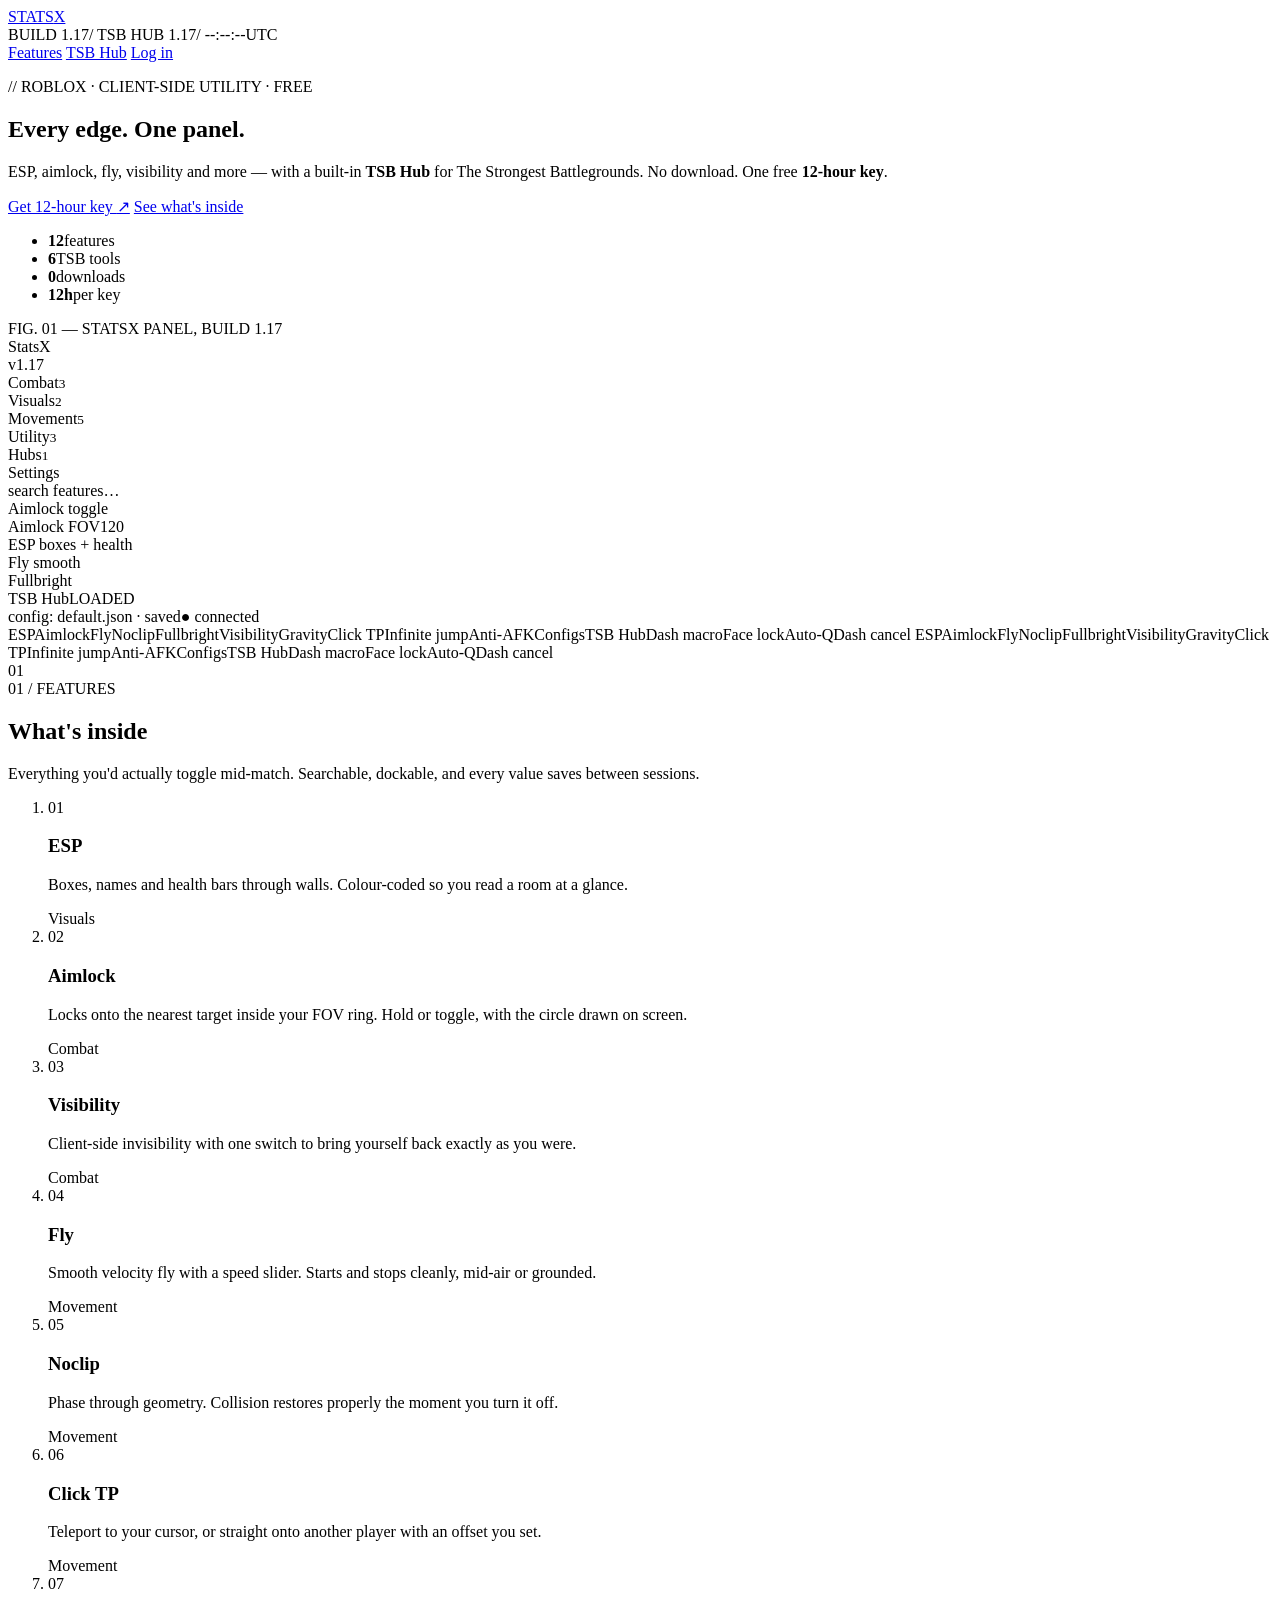
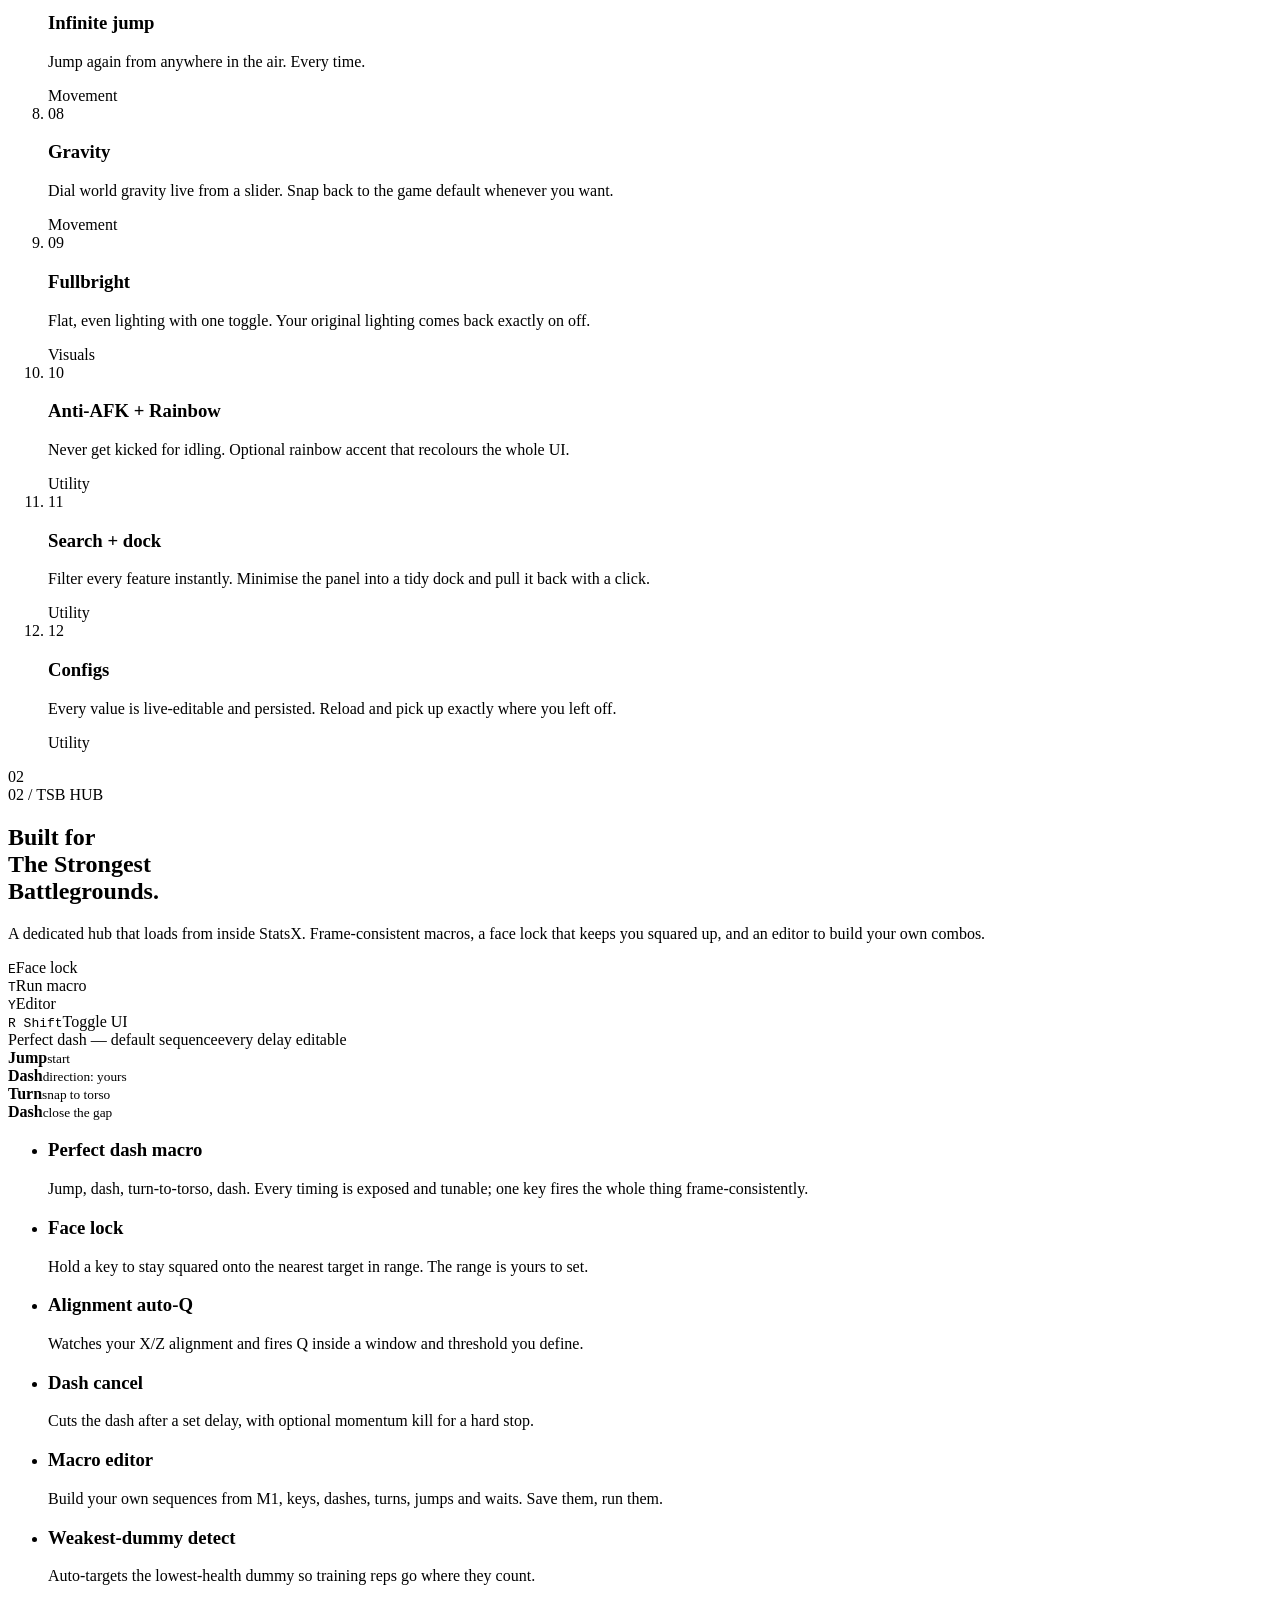
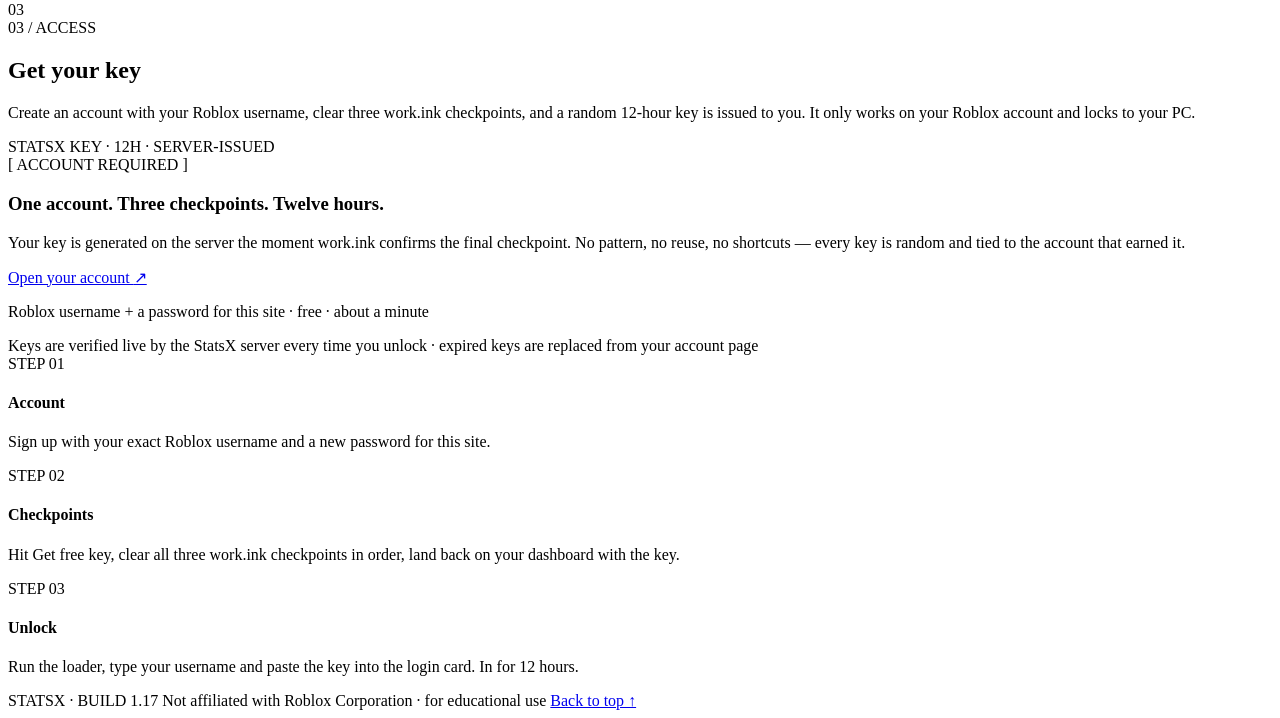
==== commit 2682a663: "Rename index.min.html to index.html" ====
--- a/index.html
+++ b/index.html
@@ -1,204 +1 @@
-<!doctype html>
-<html lang="en">
-<head>
-<meta charset="utf-8">
-<meta name="viewport" content="width=device-width, initial-scale=1">
-<title>StatsX &mdash; Roblox utility hub &middot; free 12-hour key</title>
-<meta name="description" content="StatsX: ESP, aimlock, fly, visibility and more, with a built-in TSB Hub for The Strongest Battlegrounds. No download. Free 12-hour key.">
-<meta name="theme-color" content="#07080a">
-<meta property="og:title" content="StatsX">
-<meta property="og:description" content="Every edge. One panel. Free 12-hour key.">
-<link rel="icon" href="data:image/svg+xml,%3Csvg xmlns='http://www.w3.org/2000/svg' viewBox='0 0 32 32'%3E%3Crect width='32' height='32' rx='6' fill='%23ff5c1a'/%3E%3Cpath d='M9 9l14 14M23 9L9 23' stroke='%23000' stroke-width='4' stroke-linecap='round'/%3E%3C/svg%3E">
-<link rel="preconnect" href="https://fonts.googleapis.com">
-<link rel="preconnect" href="https://fonts.gstatic.com" crossorigin>
-<link href="https://fonts.googleapis.com/css2?family=Space+Grotesk:wght@400;500;600;700&family=JetBrains+Mono:wght@400;500;600&display=swap" rel="stylesheet">
-<link rel="stylesheet" href="styles.css">
-</head>
-<body>
-
-<div class="grid-bg" aria-hidden="true"></div>
-<div class="glow" aria-hidden="true"></div>
-<div class="grain" aria-hidden="true"></div>
-
-<header class="top">
-	<a class="mark" href="#top" aria-label="StatsX home">STATS<span>X</span></a>
-	<div class="top-mid mono">
-		<span class="dot" aria-hidden="true"></span>
-		<span>BUILD 1.17</span><span class="sep">/</span>
-		<span>TSB HUB 1.17</span><span class="sep">/</span>
-		<span id="utcClock">--:--:--</span><span>UTC</span>
-	</div>
-	<nav class="top-nav">
-		<a href="#features">Features</a>
-		<a href="#tsb">TSB Hub</a>
-		<a href="account.html" class="btn btn-solid" id="navAuth">Log in</a>
-	</nav>
-</header>
-
-<main id="top">
-
-<!-- ============================== HERO ============================== -->
-<section class="hero">
-	<div class="hero-copy">
-		<p class="kicker mono">// ROBLOX &middot; CLIENT-SIDE UTILITY &middot; FREE</p>
-		<h1 class="display">
-			<span class="line"><span>Every</span></span>
-			<span class="line"><span>edge.</span></span>
-			<span class="line accent"><span>One panel.</span></span>
-		</h1>
-		<p class="lede">ESP, aimlock, fly, visibility and more &mdash; with a built-in <b>TSB Hub</b> for The Strongest Battlegrounds. No download. One free <b>12-hour key</b>.</p>
-		<div class="hero-cta">
-			<a href="account.html" class="btn btn-solid btn-lg">Get 12-hour key <span aria-hidden="true">&#8599;</span></a>
-			<a href="#features" class="btn btn-ghost btn-lg">See what's inside</a>
-		</div>
-		<ul class="hero-facts mono">
-			<li><b>12</b>features</li>
-			<li><b>6</b>TSB tools</li>
-			<li><b>0</b>downloads</li>
-			<li><b>12h</b>per key</li>
-		</ul>
-	</div>
-
-	<div class="hero-panel brackets" id="tilt">
-		<span class="fig mono">FIG. 01 &mdash; STATSX PANEL, BUILD 1.17</span>
-		<div class="panel" aria-hidden="true">
-			<div class="p-head">
-				<div class="p-title"><i></i>StatsX</div>
-				<div class="p-ver mono">v1.17</div>
-			</div>
-			<div class="p-body">
-				<div class="p-side">
-					<div class="p-tab on">Combat<small class="mono">3</small></div>
-					<div class="p-tab">Visuals<small class="mono">2</small></div>
-					<div class="p-tab">Movement<small class="mono">5</small></div>
-					<div class="p-tab">Utility<small class="mono">3</small></div>
-					<div class="p-tab">Hubs<small class="mono">1</small></div>
-					<div class="p-tab">Settings</div>
-				</div>
-				<div class="p-main">
-					<div class="p-search mono">search features&hellip;</div>
-					<div class="p-row"><span>Aimlock <span class="k mono">toggle</span></span><span class="sw on"></span></div>
-					<div class="p-row"><span>Aimlock FOV</span><span class="sl"><i></i><b></b></span><span class="val mono">120</span></div>
-					<div class="p-row"><span>ESP <span class="k mono">boxes + health</span></span><span class="sw on"></span></div>
-					<div class="p-row"><span>Fly <span class="k mono">smooth</span></span><span class="sw"></span></div>
-					<div class="p-row"><span>Fullbright</span><span class="sw on"></span></div>
-					<div class="p-row"><span>TSB Hub</span><span class="ok mono">LOADED</span></div>
-				</div>
-			</div>
-			<div class="p-foot mono"><span>config: default.json &middot; saved</span><span class="ok">&#9679; connected</span></div>
-		</div>
-	</div>
-</section>
-
-<!-- ============================== TICKER ============================ -->
-<div class="ticker" aria-hidden="true">
-	<div class="ticker-track">
-		<span>ESP</span><span>Aimlock</span><span>Fly</span><span>Noclip</span><span>Fullbright</span><span>Visibility</span><span>Gravity</span><span>Click TP</span><span>Infinite jump</span><span>Anti-AFK</span><span>Configs</span><span>TSB Hub</span><span>Dash macro</span><span>Face lock</span><span>Auto-Q</span><span>Dash cancel</span>
-		<span>ESP</span><span>Aimlock</span><span>Fly</span><span>Noclip</span><span>Fullbright</span><span>Visibility</span><span>Gravity</span><span>Click TP</span><span>Infinite jump</span><span>Anti-AFK</span><span>Configs</span><span>TSB Hub</span><span>Dash macro</span><span>Face lock</span><span>Auto-Q</span><span>Dash cancel</span>
-	</div>
-</div>
-
-<!-- ============================== FEATURES ========================== -->
-<section id="features" class="sec">
-	<span class="ghost-num mono" aria-hidden="true">01</span>
-	<div class="sec-head rv">
-		<span class="num mono">01 / FEATURES</span>
-		<h2>What's inside</h2>
-		<p>Everything you'd actually toggle mid-match. Searchable, dockable, and every value saves between sessions.</p>
-	</div>
-	<ol class="spec">
-		<li class="row rv"><span class="idx mono">01</span><h3>ESP</h3><p>Boxes, names and health bars through walls. Colour-coded so you read a room at a glance.</p><span class="tag visuals">Visuals</span></li>
-		<li class="row rv"><span class="idx mono">02</span><h3>Aimlock</h3><p>Locks onto the nearest target inside your FOV ring. Hold or toggle, with the circle drawn on screen.</p><span class="tag combat">Combat</span></li>
-		<li class="row rv"><span class="idx mono">03</span><h3>Visibility</h3><p>Client-side invisibility with one switch to bring yourself back exactly as you were.</p><span class="tag combat">Combat</span></li>
-		<li class="row rv"><span class="idx mono">04</span><h3>Fly</h3><p>Smooth velocity fly with a speed slider. Starts and stops cleanly, mid-air or grounded.</p><span class="tag movement">Movement</span></li>
-		<li class="row rv"><span class="idx mono">05</span><h3>Noclip</h3><p>Phase through geometry. Collision restores properly the moment you turn it off.</p><span class="tag movement">Movement</span></li>
-		<li class="row rv"><span class="idx mono">06</span><h3>Click TP</h3><p>Teleport to your cursor, or straight onto another player with an offset you set.</p><span class="tag movement">Movement</span></li>
-		<li class="row rv"><span class="idx mono">07</span><h3>Infinite jump</h3><p>Jump again from anywhere in the air. Every time.</p><span class="tag movement">Movement</span></li>
-		<li class="row rv"><span class="idx mono">08</span><h3>Gravity</h3><p>Dial world gravity live from a slider. Snap back to the game default whenever you want.</p><span class="tag movement">Movement</span></li>
-		<li class="row rv"><span class="idx mono">09</span><h3>Fullbright</h3><p>Flat, even lighting with one toggle. Your original lighting comes back exactly on off.</p><span class="tag visuals">Visuals</span></li>
-		<li class="row rv"><span class="idx mono">10</span><h3>Anti-AFK + Rainbow</h3><p>Never get kicked for idling. Optional rainbow accent that recolours the whole UI.</p><span class="tag utility">Utility</span></li>
-		<li class="row rv"><span class="idx mono">11</span><h3>Search + dock</h3><p>Filter every feature instantly. Minimise the panel into a tidy dock and pull it back with a click.</p><span class="tag utility">Utility</span></li>
-		<li class="row rv"><span class="idx mono">12</span><h3>Configs</h3><p>Every value is live-editable and persisted. Reload and pick up exactly where you left off.</p><span class="tag utility">Utility</span></li>
-	</ol>
-</section>
-
-<!-- ============================== TSB HUB =========================== -->
-<section id="tsb" class="sec sec-tsb">
-	<span class="ghost-num mono" aria-hidden="true">02</span>
-	<div class="tsb-left rv">
-		<span class="num mono">02 / TSB HUB</span>
-		<h2>Built for<br>The Strongest<br>Battle&shy;grounds.</h2>
-		<p>A dedicated hub that loads from inside StatsX. Frame-consistent macros, a face lock that keeps you squared up, and an editor to build your own combos.</p>
-		<div class="keys">
-			<div class="keycap"><kbd>E</kbd>Face lock</div>
-			<div class="keycap"><kbd>T</kbd>Run macro</div>
-			<div class="keycap"><kbd>Y</kbd>Editor</div>
-			<div class="keycap"><kbd>R Shift</kbd>Toggle UI</div>
-		</div>
-	</div>
-	<div class="tsb-right">
-		<div class="macro rv">
-			<div class="macro-title mono"><span>Perfect dash &mdash; default sequence</span><span>every delay editable</span></div>
-			<div class="tl">
-				<div class="step hot"><i></i><b>Jump</b><small class="mono">start</small></div>
-				<div class="step"><i></i><b>Dash</b><small class="mono">direction: yours</small></div>
-				<div class="step"><i></i><b>Turn</b><small class="mono">snap to torso</small></div>
-				<div class="step"><i></i><b>Dash</b><small class="mono">close the gap</small></div>
-			</div>
-		</div>
-		<ul class="tsb-list">
-			<li class="rv"><h3>Perfect dash macro</h3><p>Jump, dash, turn-to-torso, dash. Every timing is exposed and tunable; one key fires the whole thing frame-consistently.</p></li>
-			<li class="rv"><h3>Face lock</h3><p>Hold a key to stay squared onto the nearest target in range. The range is yours to set.</p></li>
-			<li class="rv"><h3>Alignment auto-Q</h3><p>Watches your X/Z alignment and fires Q inside a window and threshold you define.</p></li>
-			<li class="rv"><h3>Dash cancel</h3><p>Cuts the dash after a set delay, with optional momentum kill for a hard stop.</p></li>
-			<li class="rv"><h3>Macro editor</h3><p>Build your own sequences from M1, keys, dashes, turns, jumps and waits. Save them, run them.</p></li>
-			<li class="rv"><h3>Weakest-dummy detect</h3><p>Auto-targets the lowest-health dummy so training reps go where they count.</p></li>
-		</ul>
-	</div>
-</section>
-
-<!-- ============================== KEY =============================== -->
-<section id="key" class="sec sec-key">
-	<span class="ghost-num mono" aria-hidden="true">03</span>
-	<div class="sec-head rv">
-		<span class="num mono">03 / ACCESS</span>
-		<h2>Get your key</h2>
-		<p>Create an account with your Roblox username, clear three work.ink checkpoints, and a random 12-hour key is issued to you. It only works on your Roblox account and locks to your PC.</p>
-	</div>
-
-	<div class="term rv" id="term">
-		<div class="term-bar mono">
-			<span>STATSX KEY &middot; 12H &middot; SERVER-ISSUED</span>
-			<span id="liveLine" hidden><b id="liveActive">0</b> ACTIVE KEYS &middot; <b id="liveUnlocks">0</b> UNLOCKS / 24H</span>
-		</div>
-		<div class="term-body">
-			<div class="stage stage-locked">
-				<div class="lock-mark mono">[ ACCOUNT REQUIRED ]</div>
-				<h3>One account. Three checkpoints. Twelve hours.</h3>
-				<p>Your key is generated on the server the moment work.ink confirms the final checkpoint. No pattern, no reuse, no shortcuts &mdash; every key is random and tied to the account that earned it.</p>
-				<a class="btn btn-solid btn-lg" href="account.html">Open your account <span aria-hidden="true">&#8599;</span></a>
-				<p class="tiny mono">Roblox username + a password for this site &middot; free &middot; about a minute</p>
-			</div>
-		</div>
-		<div class="term-foot mono">Keys are verified live by the StatsX server every time you unlock &middot; expired keys are replaced from your account page</div>
-	</div>
-
-	<div class="how">
-		<div class="rv"><div class="mono">STEP 01</div><h4>Account</h4><p>Sign up with your exact Roblox username and a new password for this site.</p></div>
-		<div class="rv"><div class="mono">STEP 02</div><h4>Checkpoints</h4><p>Hit Get free key, clear all three work.ink checkpoints in order, land back on your dashboard with the key.</p></div>
-		<div class="rv"><div class="mono">STEP 03</div><h4>Unlock</h4><p>Run the loader, type your username and paste the key into the login card. In for 12 hours.</p></div>
-	</div>
-</section>
-
-</main>
-
-<footer>
-	<span>STATSX &middot; BUILD 1.17</span>
-	<span>Not affiliated with Roblox Corporation &middot; for educational use</span>
-	<a href="#top">Back to top &#8593;</a>
-</footer>
-
-<script src="api.js"></script>
-<script src="app.js"></script>
-</body>
-</html>
+<!doctype html><html lang=en><meta charset=utf-8><meta name=viewport content="width=device-width,initial-scale=1"><title>StatsX &mdash; Roblox utility hub &middot; free 12-hour key</title><meta name=description content="StatsX: ESP, aimlock, fly, visibility and more, with a built-in TSB Hub for The Strongest Battlegrounds. No download. Free 12-hour key."><meta name=theme-color content=#07080a><meta property=og:title content=StatsX><meta property=og:description content="Every edge. One panel. Free 12-hour key."><link rel=icon href="data:image/svg+xml,%3Csvg xmlns='http://www.w3.org/2000/svg' viewBox='0 0 32 32'%3E%3Crect width='32' height='32' rx='6' fill='%23ff5c1a'/%3E%3Cpath d='M9 9l14 14M23 9L9 23' stroke='%23000' stroke-width='4' stroke-linecap='round'/%3E%3C/svg%3E"><link rel=preconnect href=https://fonts.googleapis.com><link rel=preconnect href=https://fonts.gstatic.com crossorigin><link href="https://fonts.googleapis.com/css2?family=Space+Grotesk:wght@400;500;600;700&family=JetBrains+Mono:wght@400;500;600&display=swap" rel=stylesheet><link rel=stylesheet href=styles.css><div class=grid-bg aria-hidden=true></div><div class=glow aria-hidden=true></div><div class=grain aria-hidden=true></div><header class=top><a class=mark href=#top aria-label="StatsX home">STATS<span>X</span></a><div class="top-mid mono"><span class=dot aria-hidden=true></span> <span>BUILD 1.17</span><span class=sep>/</span> <span>TSB HUB 1.17</span><span class=sep>/</span> <span id=utcClock>--:--:--</span><span>UTC</span></div><nav class=top-nav><a href=#features>Features</a> <a href=#tsb>TSB Hub</a> <a href=account.html class="btn btn-solid" id=navAuth>Log in</a></nav></header><main id=top><section class=hero><div class=hero-copy><p class="kicker mono">// ROBLOX &middot; CLIENT-SIDE UTILITY &middot; FREE<h1 class=display><span class=line><span>Every</span></span> <span class=line><span>edge.</span></span> <span class="line accent"><span>One panel.</span></span></h1><p class=lede>ESP, aimlock, fly, visibility and more &mdash; with a built-in <b>TSB Hub</b> for The Strongest Battlegrounds. No download. One free <b>12-hour key</b>.<div class=hero-cta><a href=account.html class="btn btn-solid btn-lg">Get 12-hour key <span aria-hidden=true>&#8599;</span></a> <a href=#features class="btn btn-ghost btn-lg">See what's inside</a></div><ul class="hero-facts mono"><li><b>12</b>features<li><b>6</b>TSB tools<li><b>0</b>downloads<li><b>12h</b>per key</ul></div><div class="hero-panel brackets" id=tilt><span class="fig mono">FIG. 01 &mdash; STATSX PANEL, BUILD 1.17</span><div class=panel aria-hidden=true><div class=p-head><div class=p-title><i></i>StatsX</div><div class="p-ver mono">v1.17</div></div><div class=p-body><div class=p-side><div class="p-tab on">Combat<small class=mono>3</small></div><div class=p-tab>Visuals<small class=mono>2</small></div><div class=p-tab>Movement<small class=mono>5</small></div><div class=p-tab>Utility<small class=mono>3</small></div><div class=p-tab>Hubs<small class=mono>1</small></div><div class=p-tab>Settings</div></div><div class=p-main><div class="p-search mono">search features&hellip;</div><div class=p-row><span>Aimlock <span class="k mono">toggle</span></span><span class="sw on"></span></div><div class=p-row><span>Aimlock FOV</span><span class=sl><i></i><b></b></span><span class="val mono">120</span></div><div class=p-row><span>ESP <span class="k mono">boxes + health</span></span><span class="sw on"></span></div><div class=p-row><span>Fly <span class="k mono">smooth</span></span><span class=sw></span></div><div class=p-row><span>Fullbright</span><span class="sw on"></span></div><div class=p-row><span>TSB Hub</span><span class="ok mono">LOADED</span></div></div></div><div class="p-foot mono"><span>config: default.json &middot; saved</span><span class=ok>&#9679; connected</span></div></div></div></section><div class=ticker aria-hidden=true><div class=ticker-track><span>ESP</span><span>Aimlock</span><span>Fly</span><span>Noclip</span><span>Fullbright</span><span>Visibility</span><span>Gravity</span><span>Click TP</span><span>Infinite jump</span><span>Anti-AFK</span><span>Configs</span><span>TSB Hub</span><span>Dash macro</span><span>Face lock</span><span>Auto-Q</span><span>Dash cancel</span> <span>ESP</span><span>Aimlock</span><span>Fly</span><span>Noclip</span><span>Fullbright</span><span>Visibility</span><span>Gravity</span><span>Click TP</span><span>Infinite jump</span><span>Anti-AFK</span><span>Configs</span><span>TSB Hub</span><span>Dash macro</span><span>Face lock</span><span>Auto-Q</span><span>Dash cancel</span></div></div><section id=features class=sec><span class="ghost-num mono" aria-hidden=true>01</span><div class="sec-head rv"><span class="num mono">01 / FEATURES</span><h2>What's inside</h2><p>Everything you'd actually toggle mid-match. Searchable, dockable, and every value saves between sessions.</div><ol class=spec><li class="row rv"><span class="idx mono">01</span><h3>ESP</h3><p>Boxes, names and health bars through walls. Colour-coded so you read a room at a glance.</p><span class="tag visuals">Visuals</span><li class="row rv"><span class="idx mono">02</span><h3>Aimlock</h3><p>Locks onto the nearest target inside your FOV ring. Hold or toggle, with the circle drawn on screen.</p><span class="tag combat">Combat</span><li class="row rv"><span class="idx mono">03</span><h3>Visibility</h3><p>Client-side invisibility with one switch to bring yourself back exactly as you were.</p><span class="tag combat">Combat</span><li class="row rv"><span class="idx mono">04</span><h3>Fly</h3><p>Smooth velocity fly with a speed slider. Starts and stops cleanly, mid-air or grounded.</p><span class="tag movement">Movement</span><li class="row rv"><span class="idx mono">05</span><h3>Noclip</h3><p>Phase through geometry. Collision restores properly the moment you turn it off.</p><span class="tag movement">Movement</span><li class="row rv"><span class="idx mono">06</span><h3>Click TP</h3><p>Teleport to your cursor, or straight onto another player with an offset you set.</p><span class="tag movement">Movement</span><li class="row rv"><span class="idx mono">07</span><h3>Infinite jump</h3><p>Jump again from anywhere in the air. Every time.</p><span class="tag movement">Movement</span><li class="row rv"><span class="idx mono">08</span><h3>Gravity</h3><p>Dial world gravity live from a slider. Snap back to the game default whenever you want.</p><span class="tag movement">Movement</span><li class="row rv"><span class="idx mono">09</span><h3>Fullbright</h3><p>Flat, even lighting with one toggle. Your original lighting comes back exactly on off.</p><span class="tag visuals">Visuals</span><li class="row rv"><span class="idx mono">10</span><h3>Anti-AFK + Rainbow</h3><p>Never get kicked for idling. Optional rainbow accent that recolours the whole UI.</p><span class="tag utility">Utility</span><li class="row rv"><span class="idx mono">11</span><h3>Search + dock</h3><p>Filter every feature instantly. Minimise the panel into a tidy dock and pull it back with a click.</p><span class="tag utility">Utility</span><li class="row rv"><span class="idx mono">12</span><h3>Configs</h3><p>Every value is live-editable and persisted. Reload and pick up exactly where you left off.</p><span class="tag utility">Utility</span></ol></section><section id=tsb class="sec sec-tsb"><span class="ghost-num mono" aria-hidden=true>02</span><div class="tsb-left rv"><span class="num mono">02 / TSB HUB</span><h2>Built for<br>The Strongest<br>Battle&shy;grounds.</h2><p>A dedicated hub that loads from inside StatsX. Frame-consistent macros, a face lock that keeps you squared up, and an editor to build your own combos.<div class=keys><div class=keycap><kbd>E</kbd>Face lock</div><div class=keycap><kbd>T</kbd>Run macro</div><div class=keycap><kbd>Y</kbd>Editor</div><div class=keycap><kbd>R Shift</kbd>Toggle UI</div></div></div><div class=tsb-right><div class="macro rv"><div class="macro-title mono"><span>Perfect dash &mdash; default sequence</span><span>every delay editable</span></div><div class=tl><div class="step hot"><i></i><b>Jump</b><small class=mono>start</small></div><div class=step><i></i><b>Dash</b><small class=mono>direction: yours</small></div><div class=step><i></i><b>Turn</b><small class=mono>snap to torso</small></div><div class=step><i></i><b>Dash</b><small class=mono>close the gap</small></div></div></div><ul class=tsb-list><li class=rv><h3>Perfect dash macro</h3><p>Jump, dash, turn-to-torso, dash. Every timing is exposed and tunable; one key fires the whole thing frame-consistently.<li class=rv><h3>Face lock</h3><p>Hold a key to stay squared onto the nearest target in range. The range is yours to set.<li class=rv><h3>Alignment auto-Q</h3><p>Watches your X/Z alignment and fires Q inside a window and threshold you define.<li class=rv><h3>Dash cancel</h3><p>Cuts the dash after a set delay, with optional momentum kill for a hard stop.<li class=rv><h3>Macro editor</h3><p>Build your own sequences from M1, keys, dashes, turns, jumps and waits. Save them, run them.<li class=rv><h3>Weakest-dummy detect</h3><p>Auto-targets the lowest-health dummy so training reps go where they count.</ul></div></section><section id=key class="sec sec-key"><span class="ghost-num mono" aria-hidden=true>03</span><div class="sec-head rv"><span class="num mono">03 / ACCESS</span><h2>Get your key</h2><p>Create an account with your Roblox username, clear three work.ink checkpoints, and a random 12-hour key is issued to you. It only works on your Roblox account and locks to your PC.</div><div class="term rv" id=term><div class="term-bar mono"><span>STATSX KEY &middot; 12H &middot; SERVER-ISSUED</span> <span id=liveLine hidden><b id=liveActive>0</b> ACTIVE KEYS &middot; <b id=liveUnlocks>0</b> UNLOCKS / 24H</span></div><div class=term-body><div class="stage stage-locked"><div class="lock-mark mono">[ ACCOUNT REQUIRED ]</div><h3>One account. Three checkpoints. Twelve hours.</h3><p>Your key is generated on the server the moment work.ink confirms the final checkpoint. No pattern, no reuse, no shortcuts &mdash; every key is random and tied to the account that earned it.</p><a class="btn btn-solid btn-lg" href=account.html>Open your account <span aria-hidden=true>&#8599;</span></a><p class="tiny mono">Roblox username + a password for this site &middot; free &middot; about a minute</div></div><div class="term-foot mono">Keys are verified live by the StatsX server every time you unlock &middot; expired keys are replaced from your account page</div></div><div class=how><div class=rv><div class=mono>STEP 01</div><h4>Account</h4><p>Sign up with your exact Roblox username and a new password for this site.</div><div class=rv><div class=mono>STEP 02</div><h4>Checkpoints</h4><p>Hit Get free key, clear all three work.ink checkpoints in order, land back on your dashboard with the key.</div><div class=rv><div class=mono>STEP 03</div><h4>Unlock</h4><p>Run the loader, type your username and paste the key into the login card. In for 12 hours.</div></div></section></main><footer><span>STATSX &middot; BUILD 1.17</span> <span>Not affiliated with Roblox Corporation &middot; for educational use</span> <a href=#top>Back to top &#8593;</a></footer><script src=api.js></script><script src=app.js></script>
